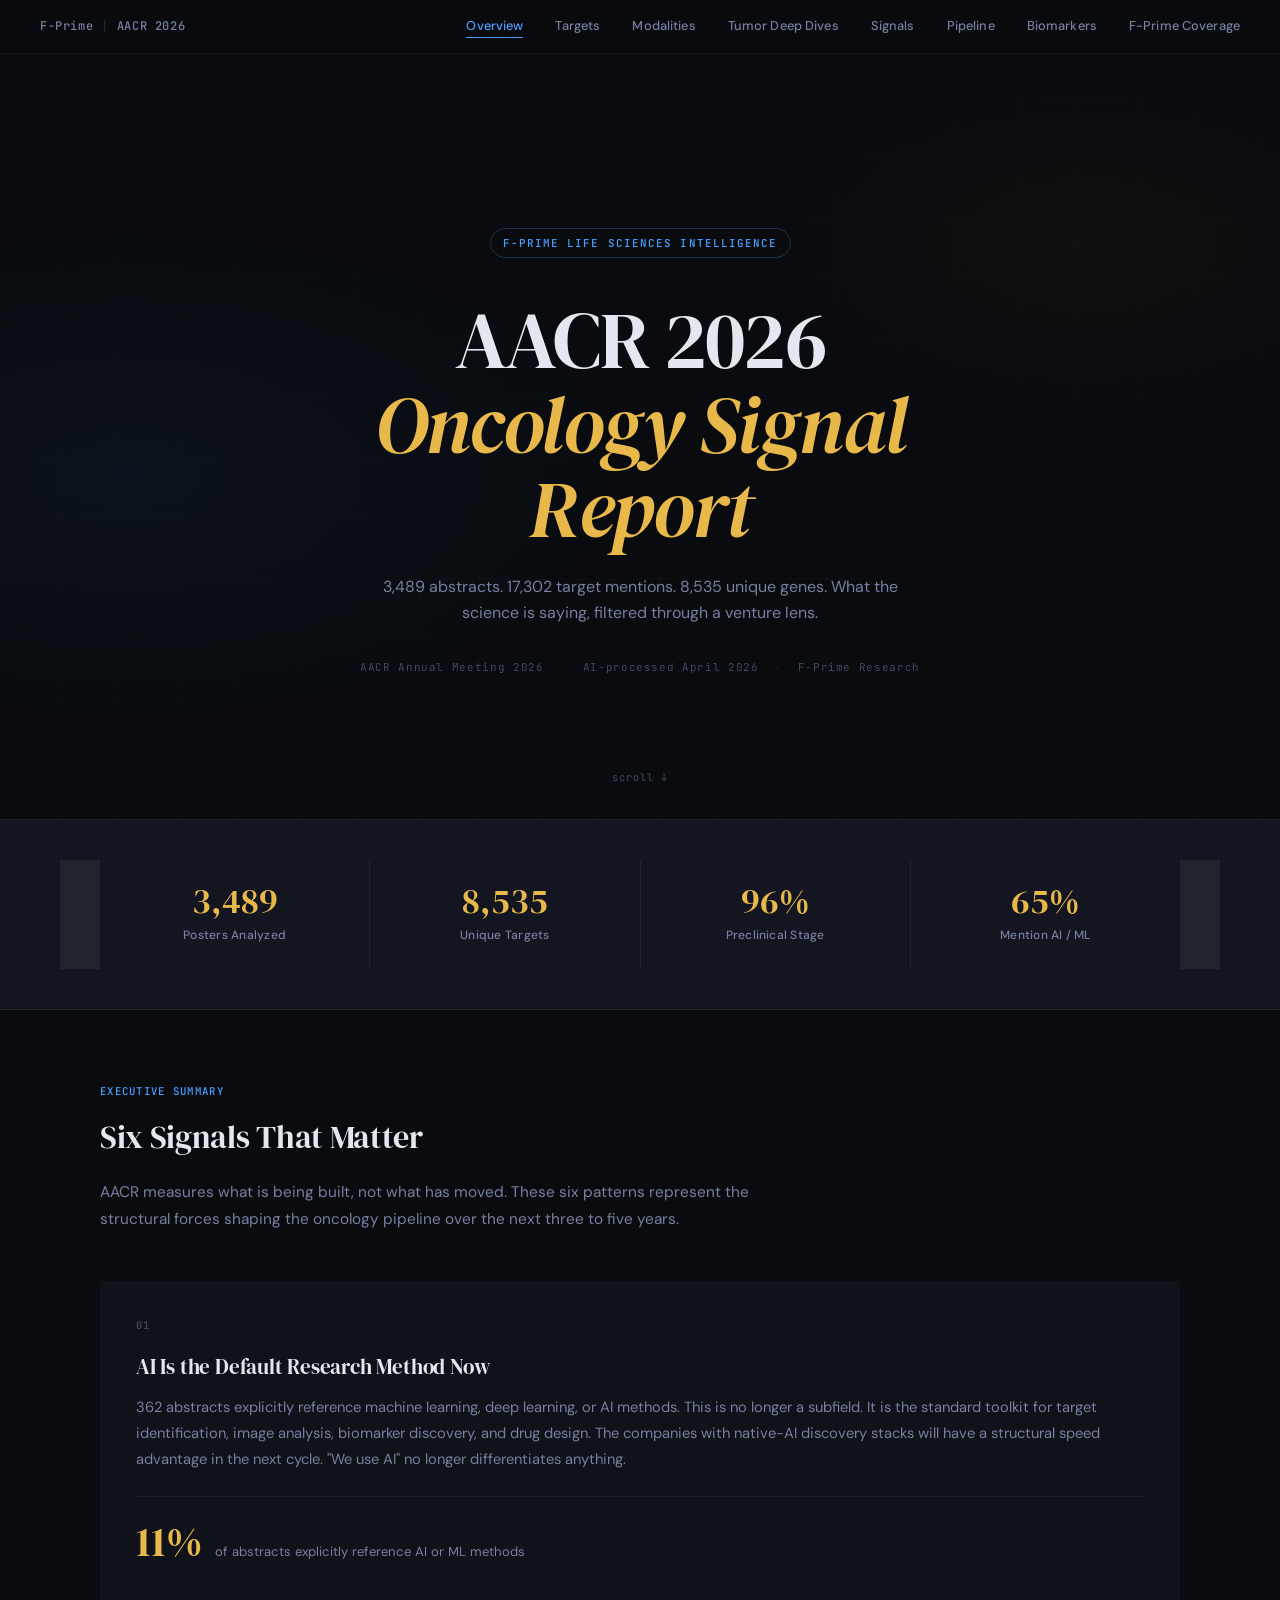
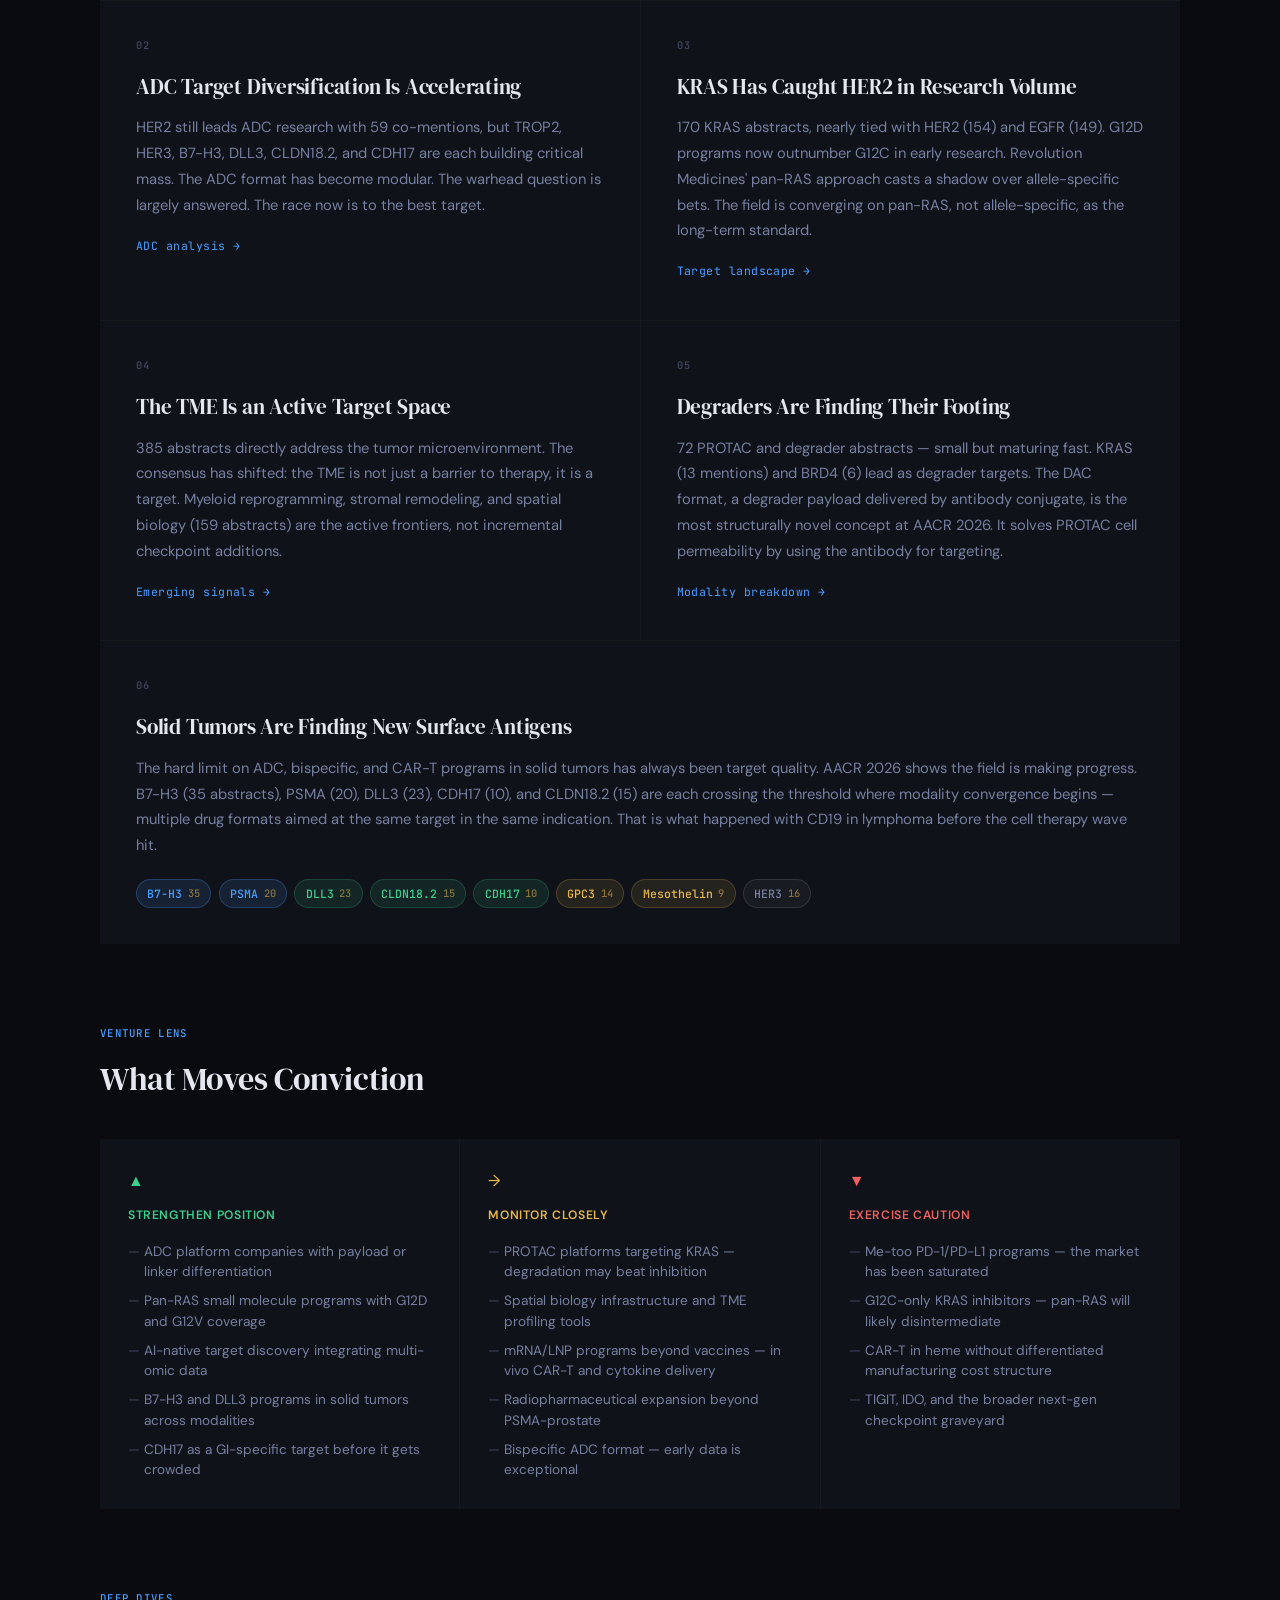
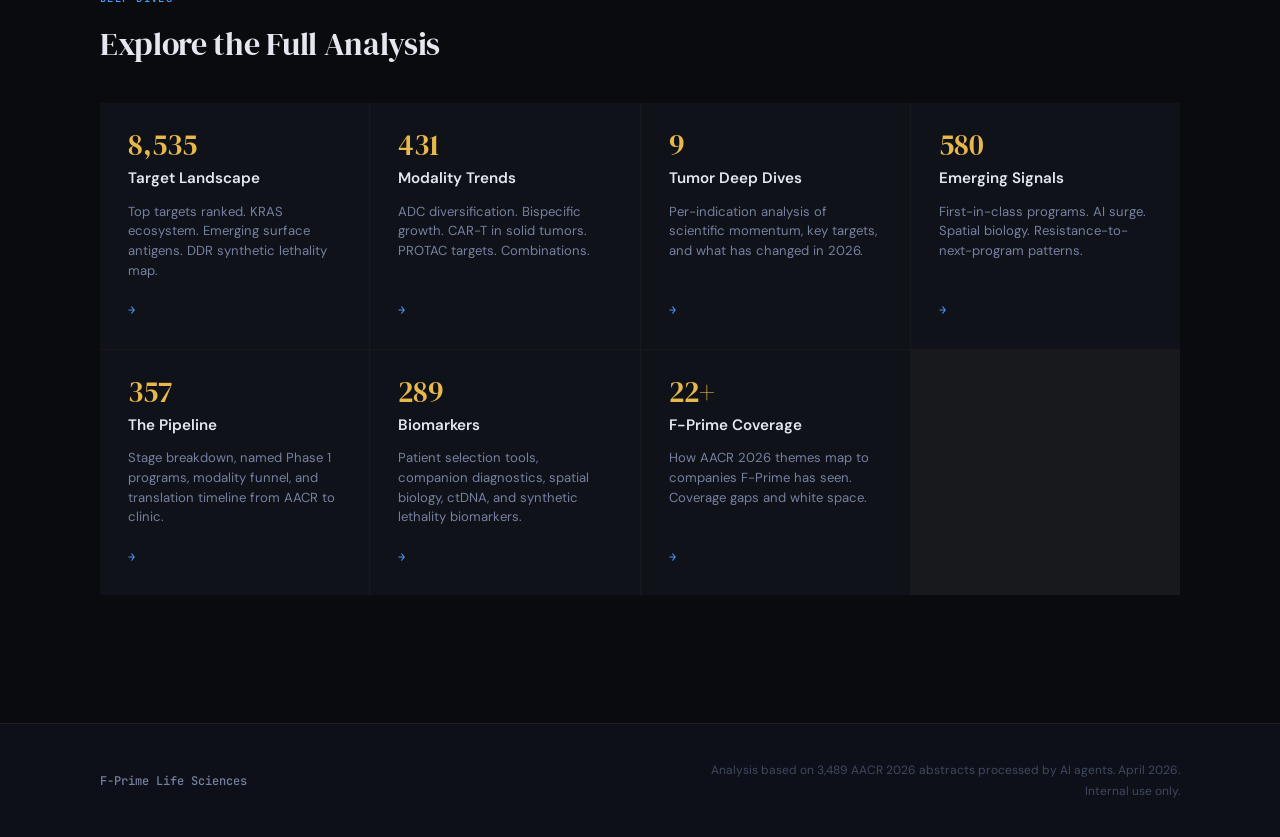
==== index.html @ 2bbb6e39 "fact check iter 1" ====
<!DOCTYPE html>
<html lang="en">
<head>
<meta charset="UTF-8">
<meta name="viewport" content="width=device-width, initial-scale=1.0">
<title>AACR 2026 — F-Prime Oncology Intelligence</title>
<link rel="preconnect" href="https://fonts.googleapis.com">
<link href="https://fonts.googleapis.com/css2?family=DM+Serif+Display:ital@0;1&family=DM+Sans:wght@300;400;500;600&family=JetBrains+Mono:wght@400;500&display=swap" rel="stylesheet">
<link rel="stylesheet" href="styles.css">
</head>
<body>

<nav class="nav">
  <div class="nav-brand">F-Prime<span class="nav-sep">|</span>AACR 2026</div>
  <div class="nav-links">
    <a href="index.html" class="active">Overview</a>
    <a href="targets.html">Targets</a>
    <a href="modalities.html">Modalities</a>
    <a href="tumors.html">Tumor Deep Dives</a>
    <a href="emerging.html">Signals</a>
    <a href="pipeline.html">Pipeline</a>
    <a href="biomarkers.html">Biomarkers</a>
    <a href="coverage.html">F-Prime Coverage</a>
  </div>
</nav>

<header class="hero">
  <div class="hero-bg"></div>
  <div class="hero-inner">
    <div class="hero-tag">F-Prime Life Sciences Intelligence</div>
    <h1 class="hero-title">AACR 2026<br><em>Oncology Signal Report</em></h1>
    <p class="hero-sub">3,489 abstracts. 17,302 target mentions. 8,535 unique genes. What the science is saying, filtered through a venture lens.</p>
    <div class="hero-meta">
      <span>AACR Annual Meeting 2026</span>
      <span class="dot">·</span>
      <span>AI-processed April 2026</span>
      <span class="dot">·</span>
      <span>F-Prime Research</span>
    </div>
  </div>
  <div class="hero-scroll">scroll ↓</div>
</header>

<section class="stats-bar">
  <div class="container">
    <div class="stat-item"><div class="stat-num">3,489</div><div class="stat-label">Posters Analyzed</div></div>
    <div class="stat-item"><div class="stat-num">8,535</div><div class="stat-label">Unique Targets</div></div>
    <div class="stat-item"><div class="stat-num">96%</div><div class="stat-label">Preclinical Stage</div></div>
    <div class="stat-item"><div class="stat-num">65%</div><div class="stat-label">Mention AI / ML</div></div>
  </div>
</section>

<main class="container main-content">

  <section class="findings-intro">
    <div class="section-label">Executive Summary</div>
    <h2 class="section-title">Six Signals That Matter</h2>
    <p class="section-prose">AACR measures what is being built, not what has moved. These six patterns represent the structural forces shaping the oncology pipeline over the next three to five years.</p>
  </section>

  <div class="findings-grid">

    <article class="finding-card finding-card--wide">
      <div class="finding-number">01</div>
      <div class="finding-content">
        <h3>AI Is the Default Research Method Now</h3>
        <p>362 abstracts explicitly reference machine learning, deep learning, or AI methods. This is no longer a subfield. It is the standard toolkit for target identification, image analysis, biomarker discovery, and drug design. The companies with native-AI discovery stacks will have a structural speed advantage in the next cycle. "We use AI" no longer differentiates anything.</p>
        <div class="finding-stat">
          <span class="fs-num">11%</span>
          <span class="fs-label">of abstracts explicitly reference AI or ML methods</span>
        </div>
      </div>
    </article>

    <article class="finding-card">
      <div class="finding-number">02</div>
      <div class="finding-content">
        <h3>ADC Target Diversification Is Accelerating</h3>
        <p>HER2 still leads ADC research with 59 co-mentions, but TROP2, HER3, B7-H3, DLL3, CLDN18.2, and CDH17 are each building critical mass. The ADC format has become modular. The warhead question is largely answered. The race now is to the best target.</p>
        <a href="modalities.html" class="finding-link">ADC analysis →</a>
      </div>
    </article>

    <article class="finding-card">
      <div class="finding-number">03</div>
      <div class="finding-content">
        <h3>KRAS Has Caught HER2 in Research Volume</h3>
        <p>170 KRAS abstracts, nearly tied with HER2 (154) and EGFR (149). G12D programs now outnumber G12C in early research. Revolution Medicines' pan-RAS approach casts a shadow over allele-specific bets. The field is converging on pan-RAS, not allele-specific, as the long-term standard.</p>
        <a href="targets.html" class="finding-link">Target landscape →</a>
      </div>
    </article>

    <article class="finding-card">
      <div class="finding-number">04</div>
      <div class="finding-content">
        <h3>The TME Is an Active Target Space</h3>
        <p>385 abstracts directly address the tumor microenvironment. The consensus has shifted: the TME is not just a barrier to therapy, it is a target. Myeloid reprogramming, stromal remodeling, and spatial biology (159 abstracts) are the active frontiers, not incremental checkpoint additions.</p>
        <a href="emerging.html" class="finding-link">Emerging signals →</a>
      </div>
    </article>

    <article class="finding-card">
      <div class="finding-number">05</div>
      <div class="finding-content">
        <h3>Degraders Are Finding Their Footing</h3>
        <p>72 PROTAC and degrader abstracts — small but maturing fast. KRAS (13 mentions) and BRD4 (6) lead as degrader targets. The DAC format, a degrader payload delivered by antibody conjugate, is the most structurally novel concept at AACR 2026. It solves PROTAC cell permeability by using the antibody for targeting.</p>
        <a href="modalities.html" class="finding-link">Modality breakdown →</a>
      </div>
    </article>

    <article class="finding-card finding-card--wide">
      <div class="finding-number">06</div>
      <div class="finding-content">
        <h3>Solid Tumors Are Finding New Surface Antigens</h3>
        <p>The hard limit on ADC, bispecific, and CAR-T programs in solid tumors has always been target quality. AACR 2026 shows the field is making progress. B7-H3 (35 abstracts), PSMA (20), DLL3 (23), CDH17 (10), and CLDN18.2 (15) are each crossing the threshold where modality convergence begins — multiple drug formats aimed at the same target in the same indication. That is what happened with CD19 in lymphoma before the cell therapy wave hit.</p>
        <div class="target-pills">
          <span class="pill pill--blue">B7-H3 <em>35</em></span>
          <span class="pill pill--blue">PSMA <em>20</em></span>
          <span class="pill pill--green">DLL3 <em>23</em></span>
          <span class="pill pill--green">CLDN18.2 <em>15</em></span>
          <span class="pill pill--green">CDH17 <em>10</em></span>
          <span class="pill pill--gold">GPC3 <em>14</em></span>
          <span class="pill pill--gold">Mesothelin <em>9</em></span>
          <span class="pill pill--dim">HER3 <em>16</em></span>
        </div>
      </div>
    </article>

  </div>

  <section class="vc-lens">
    <div class="section-label">Venture Lens</div>
    <h2 class="section-title">What Moves Conviction</h2>
    <div class="vc-grid">
      <div class="vc-item vc-item--green">
        <div class="vc-icon">▲</div>
        <h4>Strengthen Position</h4>
        <ul>
          <li>ADC platform companies with payload or linker differentiation</li>
          <li>Pan-RAS small molecule programs with G12D and G12V coverage</li>
          <li>AI-native target discovery integrating multi-omic data</li>
          <li>B7-H3 and DLL3 programs in solid tumors across modalities</li>
          <li>CDH17 as a GI-specific target before it gets crowded</li>
        </ul>
      </div>
      <div class="vc-item vc-item--yellow">
        <div class="vc-icon">→</div>
        <h4>Monitor Closely</h4>
        <ul>
          <li>PROTAC platforms targeting KRAS — degradation may beat inhibition</li>
          <li>Spatial biology infrastructure and TME profiling tools</li>
          <li>mRNA/LNP programs beyond vaccines — in vivo CAR-T and cytokine delivery</li>
          <li>Radiopharmaceutical expansion beyond PSMA-prostate</li>
          <li>Bispecific ADC format — early data is exceptional</li>
        </ul>
      </div>
      <div class="vc-item vc-item--red">
        <div class="vc-icon">▼</div>
        <h4>Exercise Caution</h4>
        <ul>
          <li>Me-too PD-1/PD-L1 programs — the market has been saturated</li>
          <li>G12C-only KRAS inhibitors — pan-RAS will likely disintermediate</li>
          <li>CAR-T in heme without differentiated manufacturing cost structure</li>
          <li>TIGIT, IDO, and the broader next-gen checkpoint graveyard</li>
        </ul>
      </div>
    </div>
  </section>

  <section class="explore-pages">
    <div class="section-label">Deep Dives</div>
    <h2 class="section-title">Explore the Full Analysis</h2>
    <div class="page-cards">
      <a href="targets.html" class="page-card">
        <div class="pc-num">8,535</div>
        <div class="pc-title">Target Landscape</div>
        <div class="pc-desc">Top targets ranked. KRAS ecosystem. Emerging surface antigens. DDR synthetic lethality map.</div>
        <div class="pc-arrow">→</div>
      </a>
      <a href="modalities.html" class="page-card">
        <div class="pc-num">431</div>
        <div class="pc-title">Modality Trends</div>
        <div class="pc-desc">ADC diversification. Bispecific growth. CAR-T in solid tumors. PROTAC targets. Combinations.</div>
        <div class="pc-arrow">→</div>
      </a>
      <a href="tumors.html" class="page-card">
        <div class="pc-num">9</div>
        <div class="pc-title">Tumor Deep Dives</div>
        <div class="pc-desc">Per-indication analysis of scientific momentum, key targets, and what has changed in 2026.</div>
        <div class="pc-arrow">→</div>
      </a>
      <a href="emerging.html" class="page-card">
        <div class="pc-num">580</div>
        <div class="pc-title">Emerging Signals</div>
        <div class="pc-desc">First-in-class programs. AI surge. Spatial biology. Resistance-to-next-program patterns.</div>
        <div class="pc-arrow">→</div>
      </a>
      <a href="pipeline.html" class="page-card">
        <div class="pc-num">357</div>
        <div class="pc-title">The Pipeline</div>
        <div class="pc-desc">Stage breakdown, named Phase 1 programs, modality funnel, and translation timeline from AACR to clinic.</div>
        <div class="pc-arrow">→</div>
      </a>
      <a href="biomarkers.html" class="page-card">
        <div class="pc-num">289</div>
        <div class="pc-title">Biomarkers</div>
        <div class="pc-desc">Patient selection tools, companion diagnostics, spatial biology, ctDNA, and synthetic lethality biomarkers.</div>
        <div class="pc-arrow">→</div>
      </a>
      <a href="coverage.html" class="page-card">
        <div class="pc-num">22+</div>
        <div class="pc-title">F-Prime Coverage</div>
        <div class="pc-desc">How AACR 2026 themes map to companies F-Prime has seen. Coverage gaps and white space.</div>
        <div class="pc-arrow">→</div>
      </a>
    </div>
  </section>

</main>

<footer class="footer">
  <div class="container">
    <div class="footer-brand">F-Prime Life Sciences</div>
    <div class="footer-note">Analysis based on 3,489 AACR 2026 abstracts processed by AI agents. April 2026. Internal use only.</div>
  </div>
</footer>
</body>
</html>
---- styles.css ----
/* ============================================
   AACR 2026 — F-Prime Intelligence Report
   v2 — refined editorial dark
   ============================================ */

:root {
  --bg: #090b0f;
  --bg-2: #0d1018;
  --bg-3: #131620;
  --bg-card: #0f1219;
  --border: rgba(255,255,255,0.06);
  --border-hi: rgba(255,255,255,0.11);

  --text: #e4e7f0;
  --text-muted: #7680a0;
  --text-dim: #404860;

  --blue: #4a9eff;
  --blue-dim: rgba(74,158,255,0.12);
  --gold: #e8b84b;
  --gold-dim: rgba(232,184,75,0.1);
  --green: #3ecf8e;
  --green-dim: rgba(62,207,142,0.1);
  --red: #f06060;
  --red-dim: rgba(240,96,96,0.1);

  --font-display: 'DM Serif Display', serif;
  --font-body: 'DM Sans', sans-serif;
  --font-mono: 'JetBrains Mono', monospace;

  --r: 6px;
  --r-lg: 12px;
}

* { margin: 0; padding: 0; box-sizing: border-box; }
html { scroll-behavior: smooth; }

body {
  background: var(--bg);
  color: var(--text);
  font-family: var(--font-body);
  font-size: 15px;
  line-height: 1.7;
  -webkit-font-smoothing: antialiased;
}

a { color: inherit; text-decoration: none; }

/* NAV */
.nav {
  position: sticky; top: 0; z-index: 100;
  background: rgba(9,11,15,0.94);
  backdrop-filter: blur(16px);
  border-bottom: 1px solid var(--border);
  display: flex; align-items: center; justify-content: space-between;
  padding: 0 2.5rem; height: 54px;
}
.nav-brand {
  font-family: var(--font-mono); font-size: 0.75rem;
  font-weight: 500; letter-spacing: 0.05em; color: var(--text-muted);
}
.nav-sep { margin: 0 0.5rem; opacity: 0.25; }
.nav-links { display: flex; gap: 2rem; }
.nav-links a {
  font-size: 0.8rem; font-weight: 500; color: var(--text-muted);
  letter-spacing: 0.01em; transition: color 0.15s;
}
.nav-links a:hover { color: var(--text); }
.nav-links a.active { color: var(--blue); border-bottom: 1px solid var(--blue); padding-bottom: 1px; }

/* HERO */
.hero {
  position: relative; min-height: 85vh;
  display: flex; flex-direction: column; justify-content: center;
  padding: 7rem 2.5rem 5rem; overflow: hidden;
}
.hero-bg {
  position: absolute; inset: 0; pointer-events: none;
  background:
    radial-gradient(ellipse 60% 50% at 10% 55%, rgba(74,158,255,0.05) 0%, transparent 65%),
    radial-gradient(ellipse 40% 35% at 85% 25%, rgba(232,184,75,0.03) 0%, transparent 65%),
    repeating-linear-gradient(0deg, transparent, transparent 59px, rgba(255,255,255,0.012) 59px, rgba(255,255,255,0.012) 60px),
    repeating-linear-gradient(90deg, transparent, transparent 59px, rgba(255,255,255,0.008) 59px, rgba(255,255,255,0.008) 60px);
}
.hero-inner { max-width: 760px; margin: 0 auto; text-align: center; position: relative; z-index: 1; }
.hero-tag {
  display: inline-block; font-family: var(--font-mono); font-size: 0.68rem;
  font-weight: 500; letter-spacing: 0.1em; text-transform: uppercase;
  color: var(--blue); border: 1px solid rgba(74,158,255,0.25);
  padding: 0.28rem 0.75rem; border-radius: 2rem; margin-bottom: 2.5rem;
}
.hero-title {
  font-family: var(--font-display); font-size: clamp(2.8rem, 6.5vw, 5rem);
  line-height: 1.05; font-weight: 400; letter-spacing: -0.02em; margin-bottom: 1.5rem;
}
.hero-title em { font-style: italic; color: var(--gold); }
.hero-sub {
  font-size: 1rem; color: var(--text-muted); max-width: 520px;
  margin: 0 auto 2rem; line-height: 1.65;
}
.hero-meta { font-family: var(--font-mono); font-size: 0.68rem; color: var(--text-dim); letter-spacing: 0.06em; }
.dot { margin: 0 0.5rem; opacity: 0.35; }
.hero-scroll {
  position: absolute; bottom: 2rem; left: 50%; transform: translateX(-50%);
  font-family: var(--font-mono); font-size: 0.65rem; color: var(--text-dim);
  letter-spacing: 0.1em; animation: bob 2.4s ease-in-out infinite;
}
@keyframes bob {
  0%,100% { opacity:0.35; transform:translateX(-50%) translateY(0); }
  50% { opacity:0.7; transform:translateX(-50%) translateY(5px); }
}

/* STAT BAR */
.stats-bar {
  background: var(--bg-3); border-top: 1px solid var(--border);
  border-bottom: 1px solid var(--border); padding: 2.5rem 0;
}
.stats-bar .container {
  display: grid; grid-template-columns: repeat(4, 1fr);
  gap: 1px; background: var(--border);
}
.stat-item { background: var(--bg-3); padding: 1.5rem 2rem; text-align: center; }
.stat-num { font-family: var(--font-display); font-size: 2.2rem; color: var(--gold); line-height: 1; margin-bottom: 0.35rem; }
.stat-label { font-size: 0.75rem; color: var(--text-muted); font-weight: 500; letter-spacing: 0.02em; }

/* LAYOUT */
.container { max-width: 1160px; margin: 0 auto; padding: 0 2.5rem; }
.main-content { padding-top: 4.5rem; padding-bottom: 5rem; }

/* LABELS + HEADINGS */
.section-label {
  font-family: var(--font-mono); font-size: 0.67rem; font-weight: 500;
  letter-spacing: 0.12em; text-transform: uppercase; color: var(--blue); margin-bottom: 0.6rem;
}
.section-title {
  font-family: var(--font-display); font-size: 2rem; font-weight: 400;
  letter-spacing: -0.01em; margin-bottom: 0.9rem;
}
.section-prose { font-size: 0.96rem; color: var(--text-muted); max-width: 660px; margin-bottom: 3rem; line-height: 1.75; }

/* FINDINGS GRID */
.findings-intro { margin-bottom: 2.5rem; }
.findings-grid {
  display: grid; grid-template-columns: 1fr 1fr;
  gap: 1px; background: var(--border); margin-bottom: 5rem;
}
.finding-card {
  background: var(--bg-card); padding: 2.25rem;
  position: relative; transition: background 0.2s;
}
.finding-card:hover { background: var(--bg-3); }
.finding-card--wide { grid-column: 1 / -1; }
.finding-number {
  font-family: var(--font-mono); font-size: 0.65rem; font-weight: 500;
  color: var(--text-dim); letter-spacing: 0.1em; margin-bottom: 0.9rem;
}
.finding-content h3 {
  font-family: var(--font-display); font-size: 1.3rem; font-weight: 400;
  margin-bottom: 0.7rem; letter-spacing: -0.01em;
}
.finding-content p { font-size: 0.92rem; color: var(--text-muted); line-height: 1.75; margin-bottom: 0.9rem; }
.finding-content strong { color: var(--text); font-weight: 600; }
.finding-content em { font-style: italic; color: var(--gold); }
.finding-link {
  font-family: var(--font-mono); font-size: 0.72rem; color: var(--blue);
  letter-spacing: 0.04em; transition: opacity 0.2s;
}
.finding-link:hover { opacity: 0.65; }
.finding-stat {
  margin-top: 1.5rem; padding-top: 1.5rem; border-top: 1px solid var(--border);
  display: flex; align-items: baseline; gap: 0.75rem;
}
.fs-num { font-family: var(--font-display); font-size: 2.6rem; color: var(--gold); line-height: 1; }
.fs-label { font-size: 0.82rem; color: var(--text-muted); }

/* PILLS */
.target-pills { display: flex; flex-wrap: wrap; gap: 0.45rem; margin-top: 1.25rem; }
.pill {
  display: inline-flex; align-items: center; gap: 0.35rem;
  padding: 0.25rem 0.65rem; border-radius: 2rem;
  font-family: var(--font-mono); font-size: 0.72rem; font-weight: 500;
}
.pill em { font-style: normal; opacity: 0.55; font-size: 0.65rem; }
.pill--blue { background: var(--blue-dim); border: 1px solid rgba(74,158,255,0.25); color: var(--blue); }
.pill--green { background: var(--green-dim); border: 1px solid rgba(62,207,142,0.2); color: var(--green); }
.pill--gold { background: var(--gold-dim); border: 1px solid rgba(232,184,75,0.2); color: var(--gold); }
.pill--dim { background: rgba(255,255,255,0.04); border: 1px solid var(--border-hi); color: var(--text-muted); }

/* VC LENS */
.vc-lens { margin-bottom: 5rem; }
.vc-grid { display: grid; grid-template-columns: repeat(3, 1fr); gap: 1px; background: var(--border); margin-top: 2rem; }
.vc-item { background: var(--bg-card); padding: 1.75rem; }
.vc-icon { font-size: 1rem; margin-bottom: 0.7rem; }
.vc-item--green .vc-icon { color: var(--green); }
.vc-item--yellow .vc-icon { color: var(--gold); }
.vc-item--red .vc-icon { color: var(--red); }
.vc-item h4 {
  font-family: var(--font-body); font-size: 0.76rem; font-weight: 600;
  letter-spacing: 0.05em; text-transform: uppercase; margin-bottom: 1rem;
}
.vc-item--green h4 { color: var(--green); }
.vc-item--yellow h4 { color: var(--gold); }
.vc-item--red h4 { color: var(--red); }
.vc-item ul { list-style: none; display: flex; flex-direction: column; gap: 0.55rem; }
.vc-item li {
  font-size: 0.85rem; color: var(--text-muted); padding-left: 1rem;
  position: relative; line-height: 1.5;
}
.vc-item li::before { content: '—'; position: absolute; left: 0; color: var(--text-dim); }

/* PAGE CARDS */
.explore-pages { margin-bottom: 3rem; }
.page-cards {
  display: grid; grid-template-columns: repeat(4, 1fr);
  gap: 1px; background: var(--border); margin-top: 2rem;
}
.page-card {
  background: var(--bg-card); padding: 1.75rem;
  display: flex; flex-direction: column; transition: background 0.2s;
  position: relative; overflow: hidden;
}
.page-card::after {
  content: ''; position: absolute; top: 0; left: 0; right: 0; height: 2px;
  background: var(--blue); transform: scaleX(0); transform-origin: left; transition: transform 0.3s;
}
.page-card:hover { background: var(--bg-3); }
.page-card:hover::after { transform: scaleX(1); }
.pc-num { font-family: var(--font-display); font-size: 1.8rem; color: var(--gold); margin-bottom: 0.4rem; line-height: 1; }
.pc-title { font-weight: 600; font-size: 0.95rem; margin-bottom: 0.6rem; }
.pc-desc { font-size: 0.82rem; color: var(--text-muted); flex: 1; line-height: 1.5; }
.pc-arrow { margin-top: 1.25rem; color: var(--blue); font-family: var(--font-mono); font-size: 0.75rem; }

/* PAGE HEADER */
.page-header { padding: 3.5rem 0 2.5rem; border-bottom: 1px solid var(--border); margin-bottom: 3.5rem; }
.page-tag { font-family: var(--font-mono); font-size: 0.67rem; color: var(--blue); letter-spacing: 0.1em; text-transform: uppercase; margin-bottom: 0.6rem; }
.page-header h1 { font-family: var(--font-display); font-size: clamp(1.8rem, 3.5vw, 2.8rem); font-weight: 400; margin-bottom: 0.6rem; }
.page-header p { color: var(--text-muted); max-width: 580px; font-size: 0.96rem; line-height: 1.65; }

/* DATA TABLE */
.data-table-wrap { overflow-x: auto; margin: 2rem 0; }
.data-table { width: 100%; border-collapse: collapse; font-size: 0.875rem; }
.data-table th {
  font-family: var(--font-mono); font-size: 0.64rem; font-weight: 500;
  letter-spacing: 0.08em; text-transform: uppercase; color: var(--text-dim);
  text-align: left; padding: 0.7rem 1rem; border-bottom: 1px solid var(--border-hi);
}
.data-table td { padding: 0.65rem 1rem; border-bottom: 1px solid var(--border); color: var(--text-muted); vertical-align: top; }
.data-table td:first-child { color: var(--text); font-weight: 500; }
.data-table tr:hover td { background: rgba(255,255,255,0.018); }

/* BARS */
.bar-row { display: flex; align-items: center; gap: 0.9rem; margin-bottom: 0.5rem; }
.bar-label { width: 148px; font-size: 0.82rem; color: var(--text-muted); flex-shrink: 0; text-align: right; }
.bar-track { flex: 1; height: 7px; background: rgba(255,255,255,0.04); border-radius: 4px; overflow: hidden; }
.bar-fill { height: 100%; border-radius: 4px; background: var(--blue); }
.bar-fill--gold { background: var(--gold); }
.bar-fill--green { background: var(--green); }
.bar-fill--dim { background: var(--text-dim); }
.bar-value { width: 36px; font-family: var(--font-mono); font-size: 0.72rem; color: var(--text-muted); }

/* CONTENT */
.content-section { margin-bottom: 4rem; padding-bottom: 4rem; border-bottom: 1px solid var(--border); }
.content-section:last-child { border-bottom: none; }
.two-col { display: grid; grid-template-columns: 1fr 1fr; gap: 3rem; align-items: start; }
.prose { font-size: 0.92rem; color: var(--text-muted); line-height: 1.78; }
.prose strong { color: var(--text); font-weight: 600; }
.prose em { color: var(--gold); font-style: italic; }
.prose p { margin-bottom: 1rem; }
.prose p:last-child { margin-bottom: 0; }

.callout {
  background: var(--bg-3); border: 1px solid var(--border-hi);
  border-left: 2px solid var(--blue);
  padding: 1.1rem 1.35rem; border-radius: 0 var(--r) var(--r) 0; margin: 1.5rem 0;
}
.callout-gold { border-left-color: var(--gold); }
.callout-green { border-left-color: var(--green); }
.callout p { font-size: 0.875rem; color: var(--text-muted); line-height: 1.65; }
.callout strong { color: var(--text); }

/* CHART BOX */
.chart-grid { display: grid; grid-template-columns: repeat(2, 1fr); gap: 1.5rem; margin-top: 2rem; }
.chart-box {
  background: var(--bg-card); border: 1px solid var(--border);
  border-radius: var(--r); padding: 1.35rem;
}
.chart-title {
  font-family: var(--font-mono); font-size: 0.67rem; color: var(--text-dim);
  letter-spacing: 0.08em; text-transform: uppercase; margin-bottom: 1.1rem;
}

/* TARGET / CARD GRID */
.target-grid {
  display: grid; grid-template-columns: repeat(3, 1fr);
  gap: 1px; background: var(--border); margin-top: 2rem;
}
.target-card { background: var(--bg-card); padding: 1.35rem; transition: background 0.2s; }
.target-card:hover { background: var(--bg-3); }
.tc-name { font-family: var(--font-display); font-size: 1.2rem; margin-bottom: 0.25rem; }
.tc-count { font-family: var(--font-mono); font-size: 0.68rem; color: var(--text-dim); margin-bottom: 0.65rem; }
.tc-count span { color: var(--gold); font-size: 0.9rem; }
.tc-desc { font-size: 0.8rem; color: var(--text-muted); line-height: 1.55; }
.tc-badge {
  display: inline-block; margin-top: 0.65rem;
  font-family: var(--font-mono); font-size: 0.62rem;
  padding: 0.18rem 0.45rem; border-radius: 2px; letter-spacing: 0.06em;
}
.badge--blue { background: var(--blue-dim); color: var(--blue); }
.badge--green { background: var(--green-dim); color: var(--green); }
.badge--gold { background: var(--gold-dim); color: var(--gold); }
.badge--dim { background: rgba(255,255,255,0.04); color: var(--text-dim); }

/* COMPANY CARDS (new) */
.company-grid {
  display: grid; grid-template-columns: repeat(3, 1fr);
  gap: 1px; background: var(--border); margin-top: 2rem;
}
.company-card { background: var(--bg-card); padding: 1.35rem; transition: background 0.2s; }
.company-card:hover { background: var(--bg-3); }
.cc-name { font-weight: 600; font-size: 0.95rem; margin-bottom: 0.2rem; }
.cc-meta { font-family: var(--font-mono); font-size: 0.66rem; color: var(--text-dim); margin-bottom: 0.6rem; letter-spacing: 0.04em; }
.cc-desc { font-size: 0.8rem; color: var(--text-muted); line-height: 1.55; }
.cc-tag {
  display: inline-block; margin-top: 0.6rem;
  font-family: var(--font-mono); font-size: 0.61rem;
  padding: 0.16rem 0.4rem; border-radius: 2px; letter-spacing: 0.05em;
}

/* DEEP DIVE TUMOR */
.tumor-card {
  background: var(--bg-card); border: 1px solid var(--border);
  border-radius: var(--r); padding: 2rem; margin-bottom: 1.5rem;
}
.tumor-header { display: flex; align-items: baseline; gap: 1rem; margin-bottom: 1rem; }
.tumor-name { font-family: var(--font-display); font-size: 1.5rem; font-weight: 400; }
.tumor-count { font-family: var(--font-mono); font-size: 0.7rem; color: var(--text-dim); }
.tumor-status { margin-left: auto; font-family: var(--font-mono); font-size: 0.66rem; padding: 0.2rem 0.5rem; border-radius: 2px; }
.status-hot { background: var(--blue-dim); color: var(--blue); }
.status-rising { background: var(--green-dim); color: var(--green); }
.status-stuck { background: var(--red-dim); color: var(--red); }
.status-watch { background: var(--gold-dim); color: var(--gold); }
.tumor-body { display: grid; grid-template-columns: 2fr 1fr; gap: 2rem; }
.tumor-prose { font-size: 0.88rem; color: var(--text-muted); line-height: 1.72; }
.tumor-stats { display: flex; flex-direction: column; gap: 0.6rem; }
.tstat { display: flex; justify-content: space-between; font-size: 0.82rem; padding: 0.4rem 0; border-bottom: 1px solid var(--border); }
.tstat-label { color: var(--text-dim); }
.tstat-val { color: var(--text); font-weight: 500; }

/* FOOTER */
.footer { border-top: 1px solid var(--border); padding: 2.25rem 0; background: var(--bg-2); }
.footer .container { display: flex; justify-content: space-between; align-items: center; }
.footer-brand { font-family: var(--font-mono); font-size: 0.75rem; font-weight: 500; color: var(--text-muted); }
.footer-note { font-size: 0.75rem; color: var(--text-dim); max-width: 480px; text-align: right; }

/* RESPONSIVE */
@media (max-width: 960px) {
  .stats-bar .container { grid-template-columns: repeat(2, 1fr); }
  .findings-grid, .vc-grid, .target-grid, .company-grid { grid-template-columns: 1fr; }
  .finding-card--wide { grid-column: 1; }
  .page-cards { grid-template-columns: repeat(2, 1fr); }
  .two-col, .tumor-body { grid-template-columns: 1fr; }
  .chart-grid { grid-template-columns: 1fr; }
}
@media (max-width: 600px) {
  .nav-links { display: none; }
  .page-cards { grid-template-columns: 1fr; }
  .bar-label { width: 100px; font-size: 0.75rem; }
}
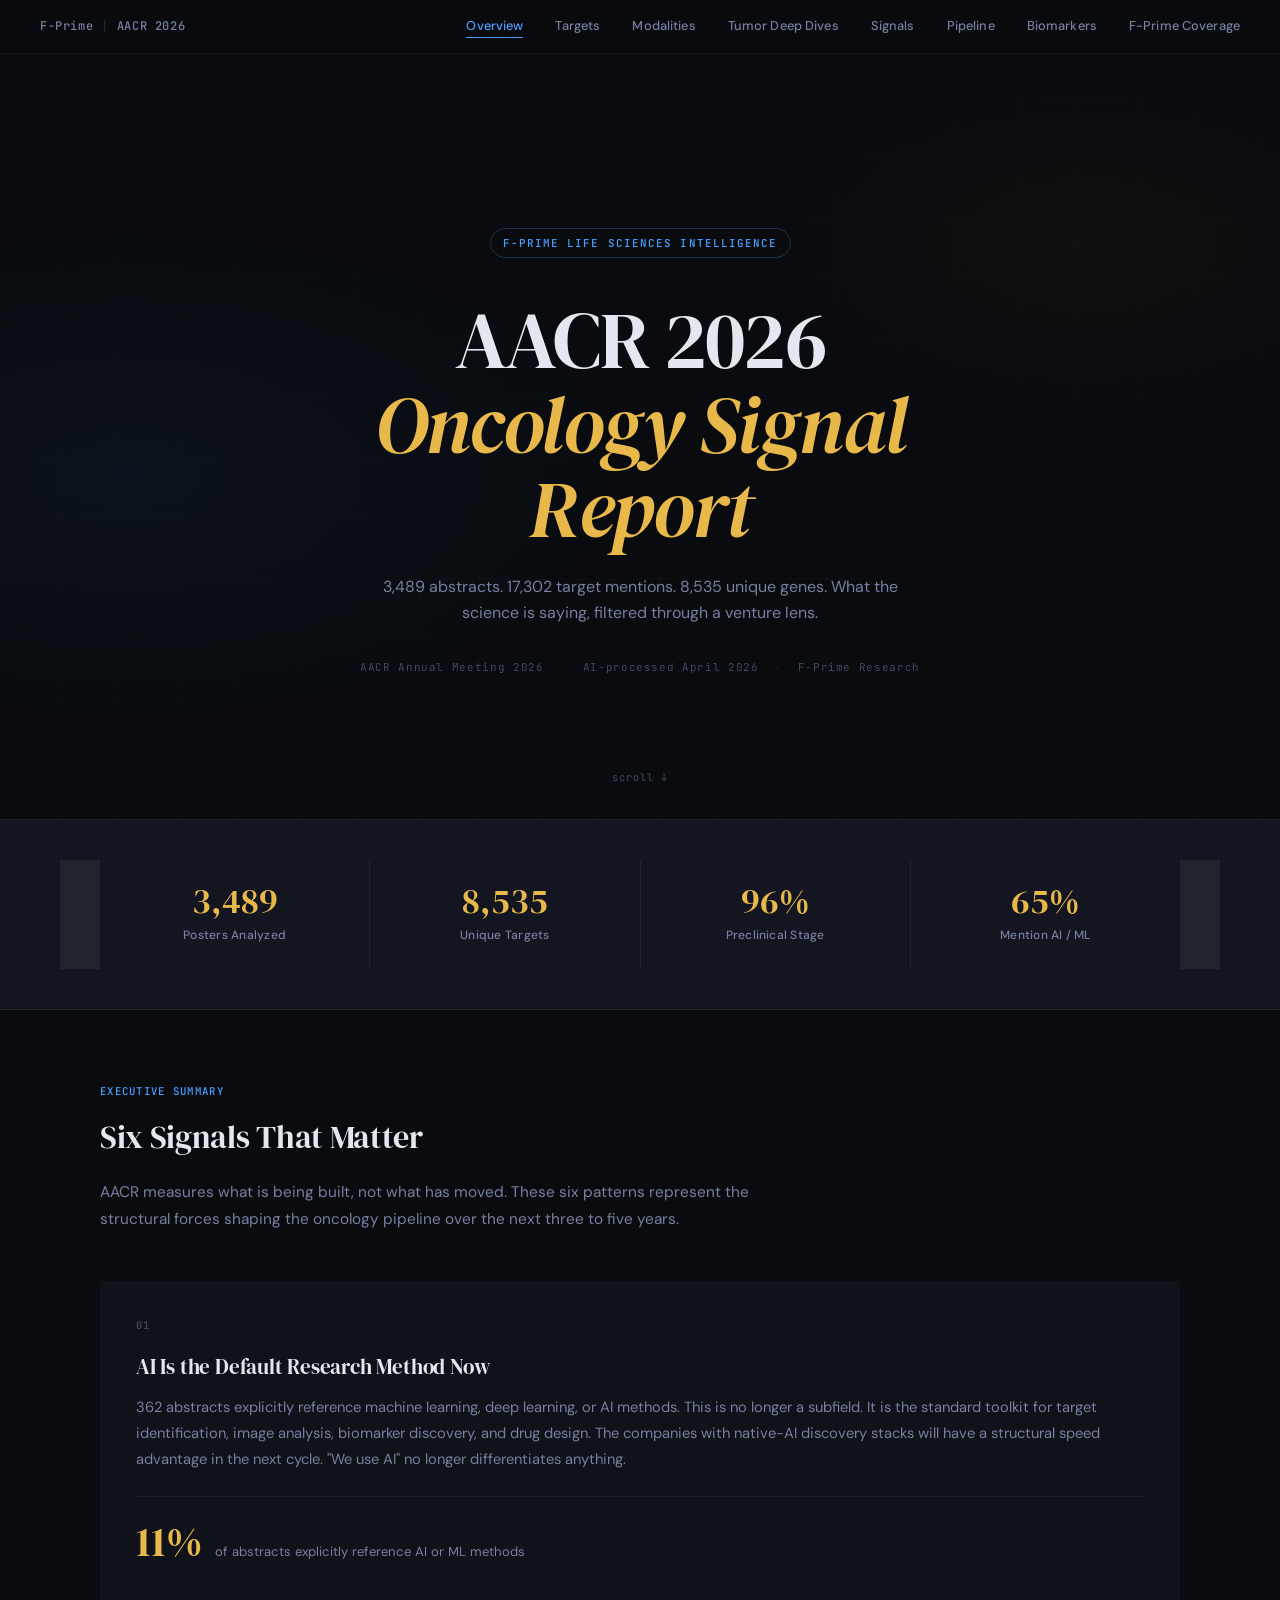
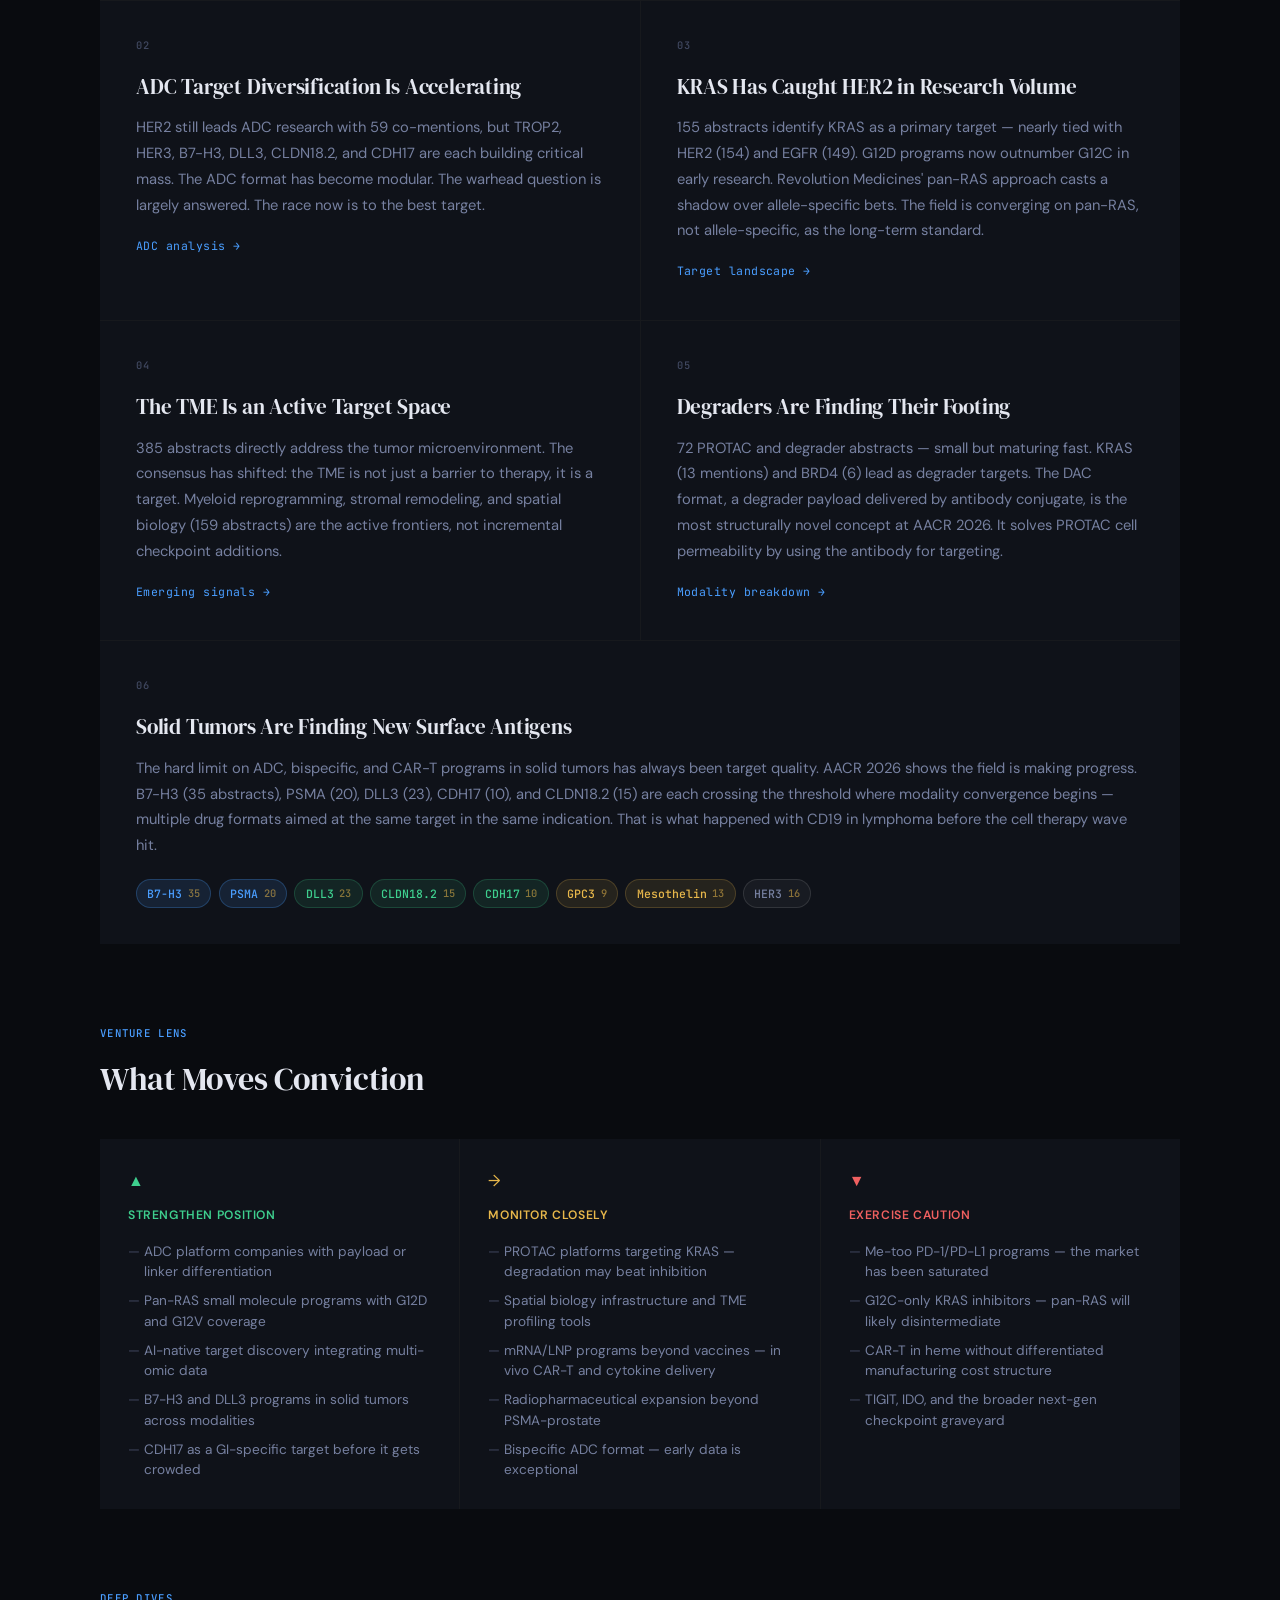
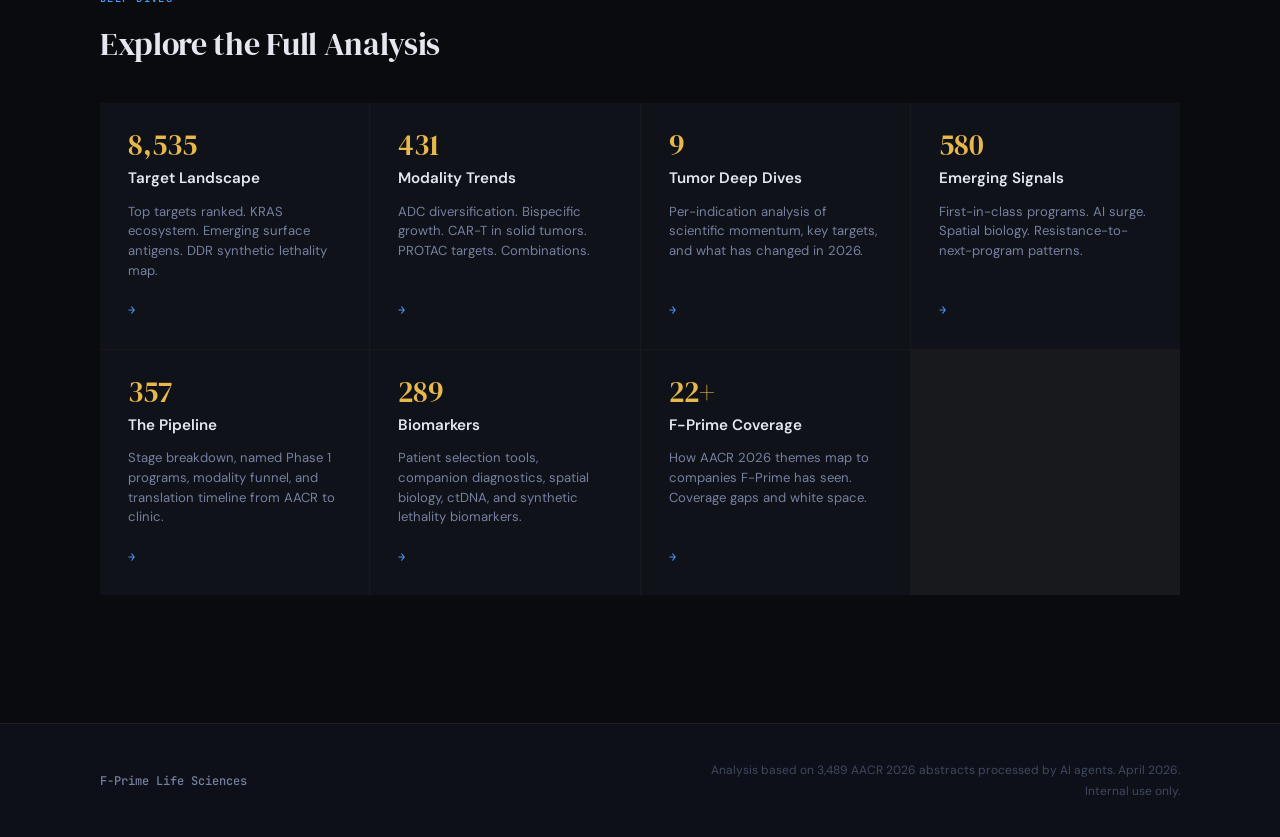
==== commit 86562b10: "fact check iter 2" ====
--- a/index.html
+++ b/index.html
@@ -85,7 +85,7 @@
       <div class="finding-number">03</div>
       <div class="finding-content">
         <h3>KRAS Has Caught HER2 in Research Volume</h3>
-        <p>170 KRAS abstracts, nearly tied with HER2 (154) and EGFR (149). G12D programs now outnumber G12C in early research. Revolution Medicines' pan-RAS approach casts a shadow over allele-specific bets. The field is converging on pan-RAS, not allele-specific, as the long-term standard.</p>
+        <p>155 abstracts identify KRAS as a primary target — nearly tied with HER2 (154) and EGFR (149). G12D programs now outnumber G12C in early research. Revolution Medicines' pan-RAS approach casts a shadow over allele-specific bets. The field is converging on pan-RAS, not allele-specific, as the long-term standard.</p>
         <a href="targets.html" class="finding-link">Target landscape →</a>
       </div>
     </article>
@@ -119,8 +119,8 @@
           <span class="pill pill--green">DLL3 <em>23</em></span>
           <span class="pill pill--green">CLDN18.2 <em>15</em></span>
           <span class="pill pill--green">CDH17 <em>10</em></span>
-          <span class="pill pill--gold">GPC3 <em>14</em></span>
-          <span class="pill pill--gold">Mesothelin <em>9</em></span>
+          <span class="pill pill--gold">GPC3 <em>9</em></span>
+          <span class="pill pill--gold">Mesothelin <em>13</em></span>
           <span class="pill pill--dim">HER3 <em>16</em></span>
         </div>
       </div>
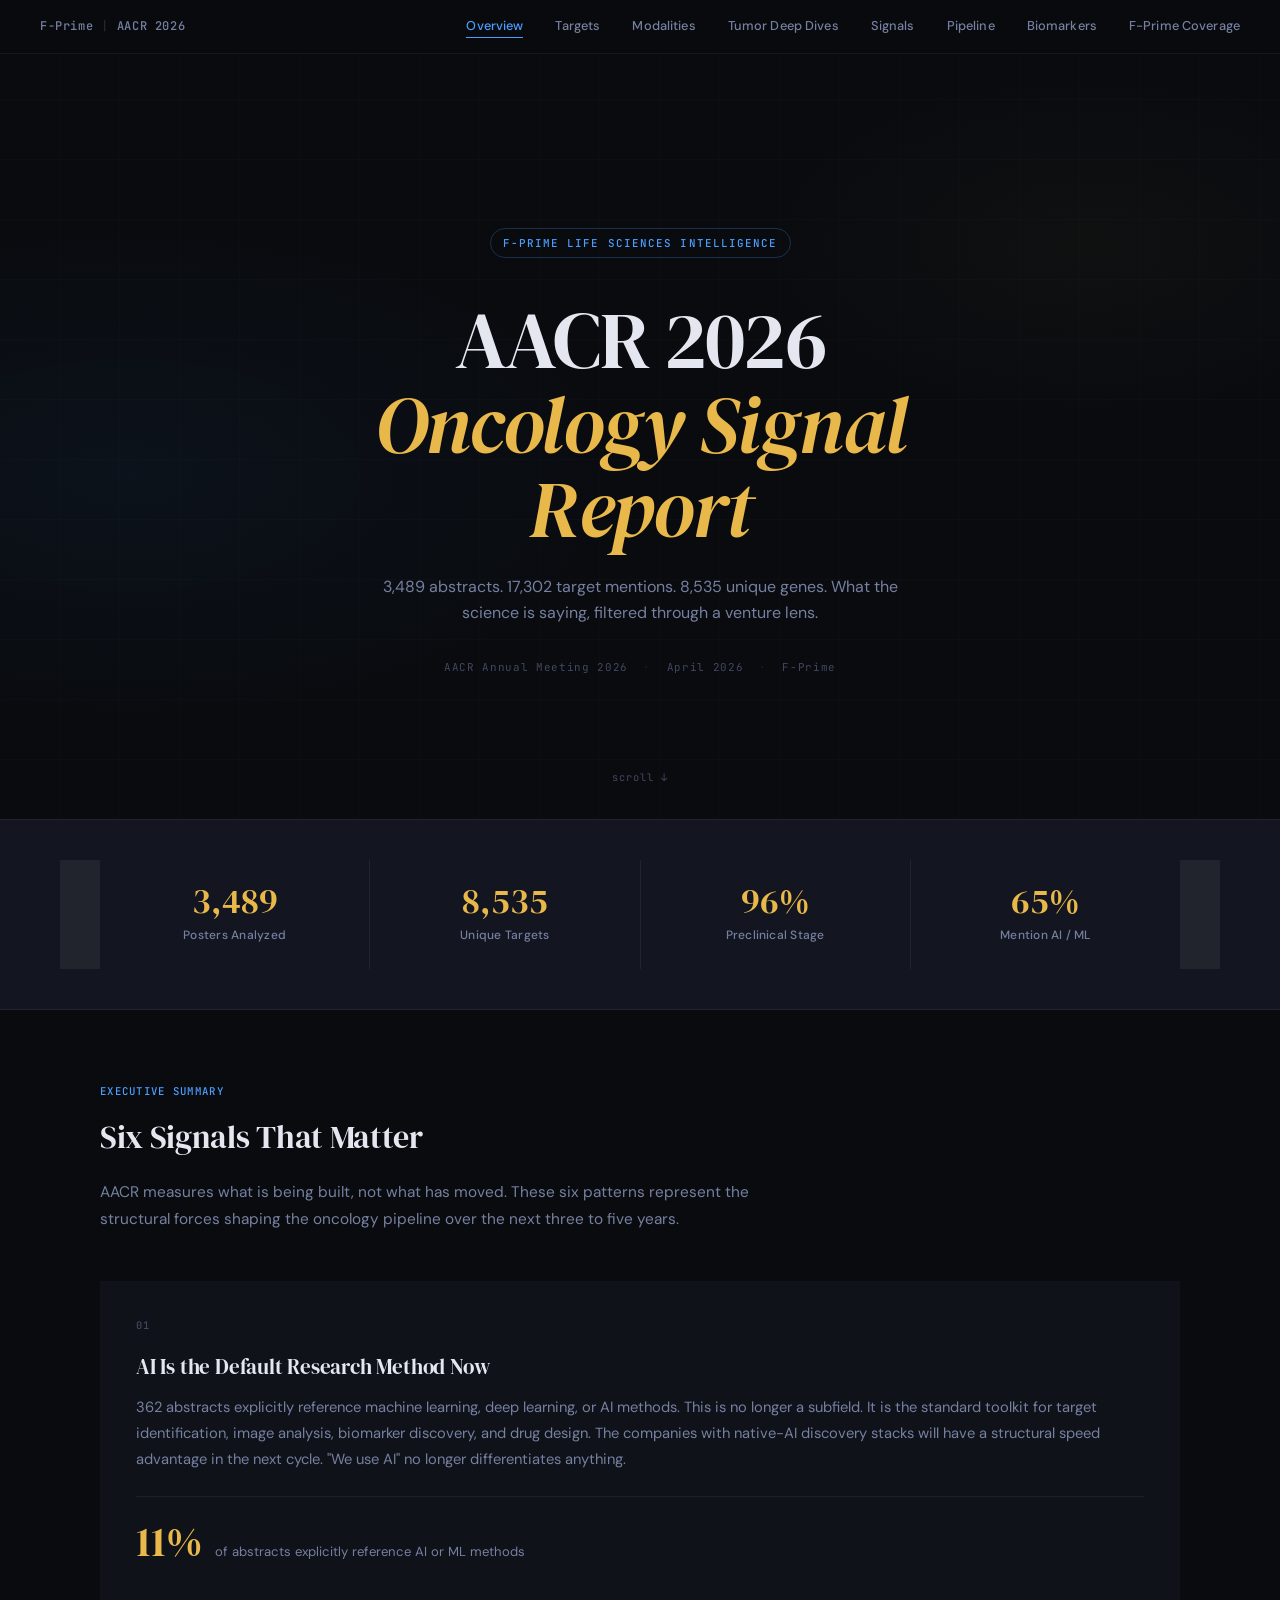
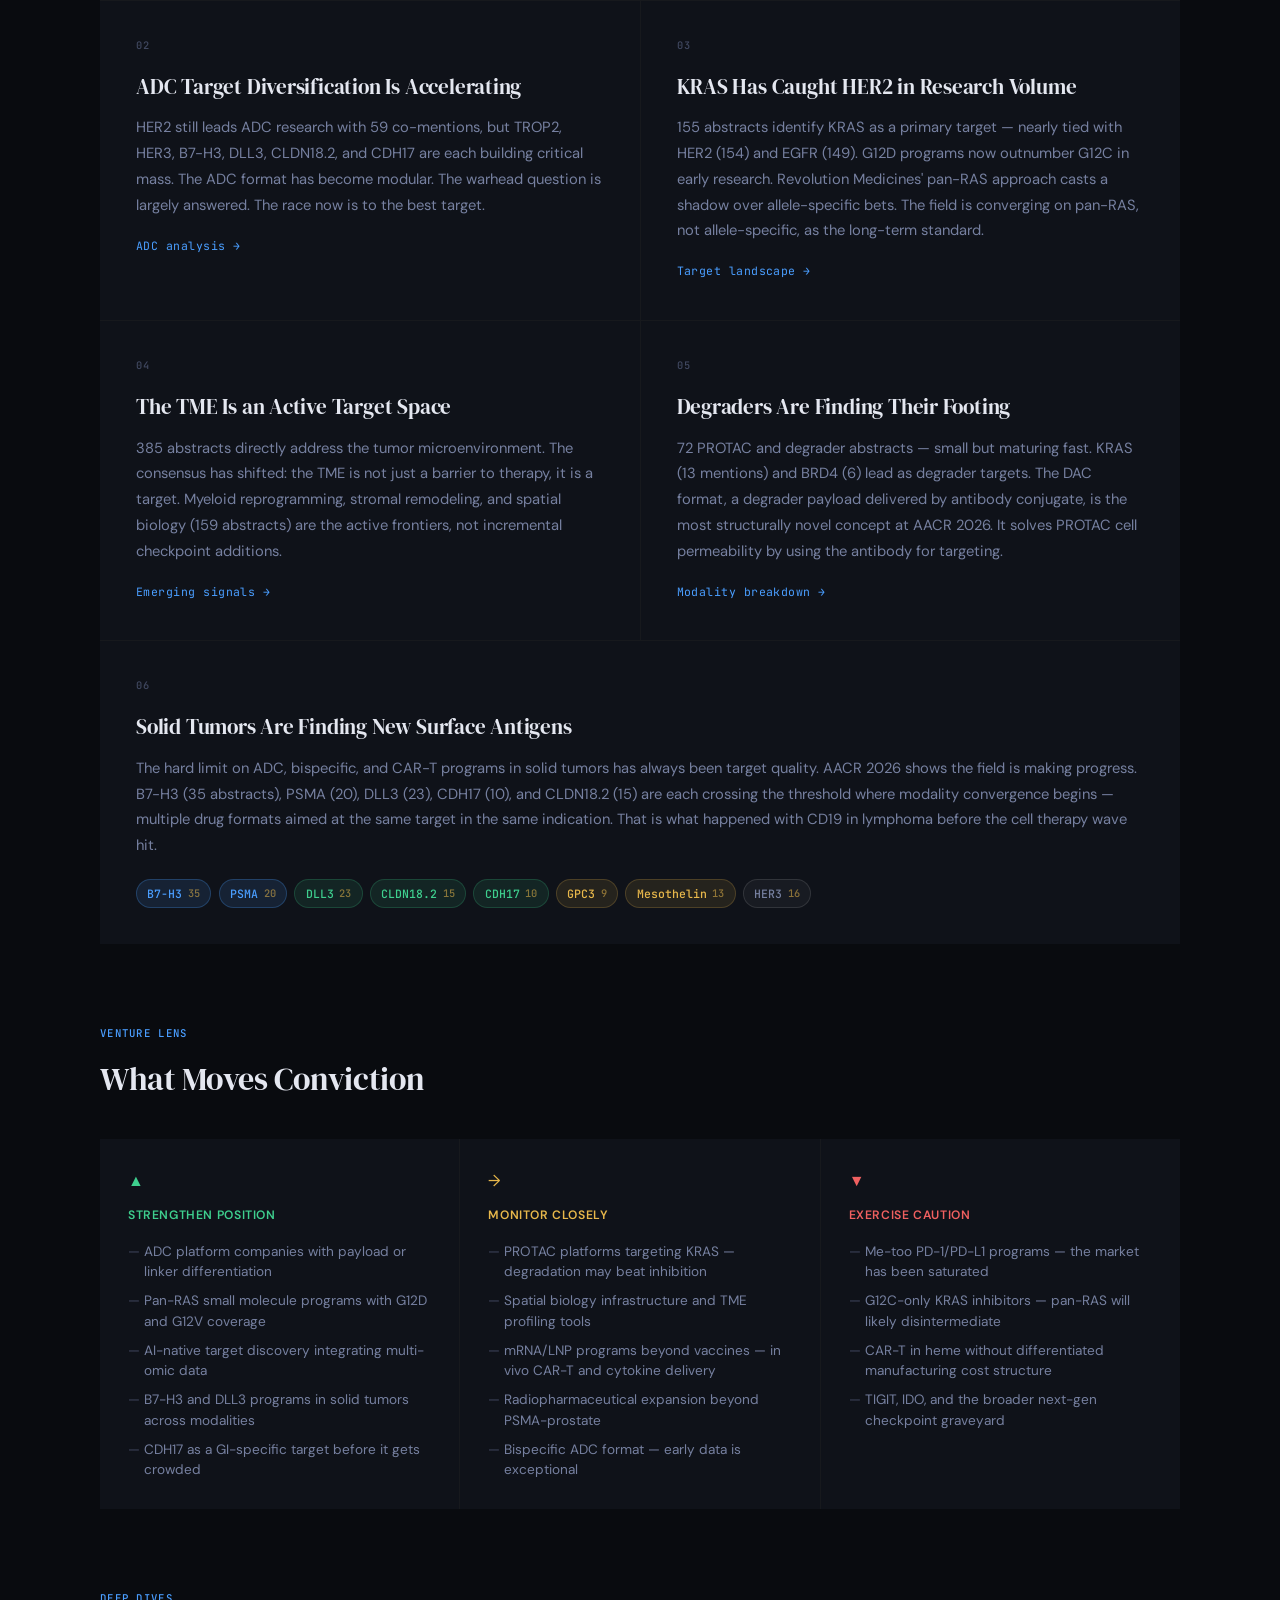
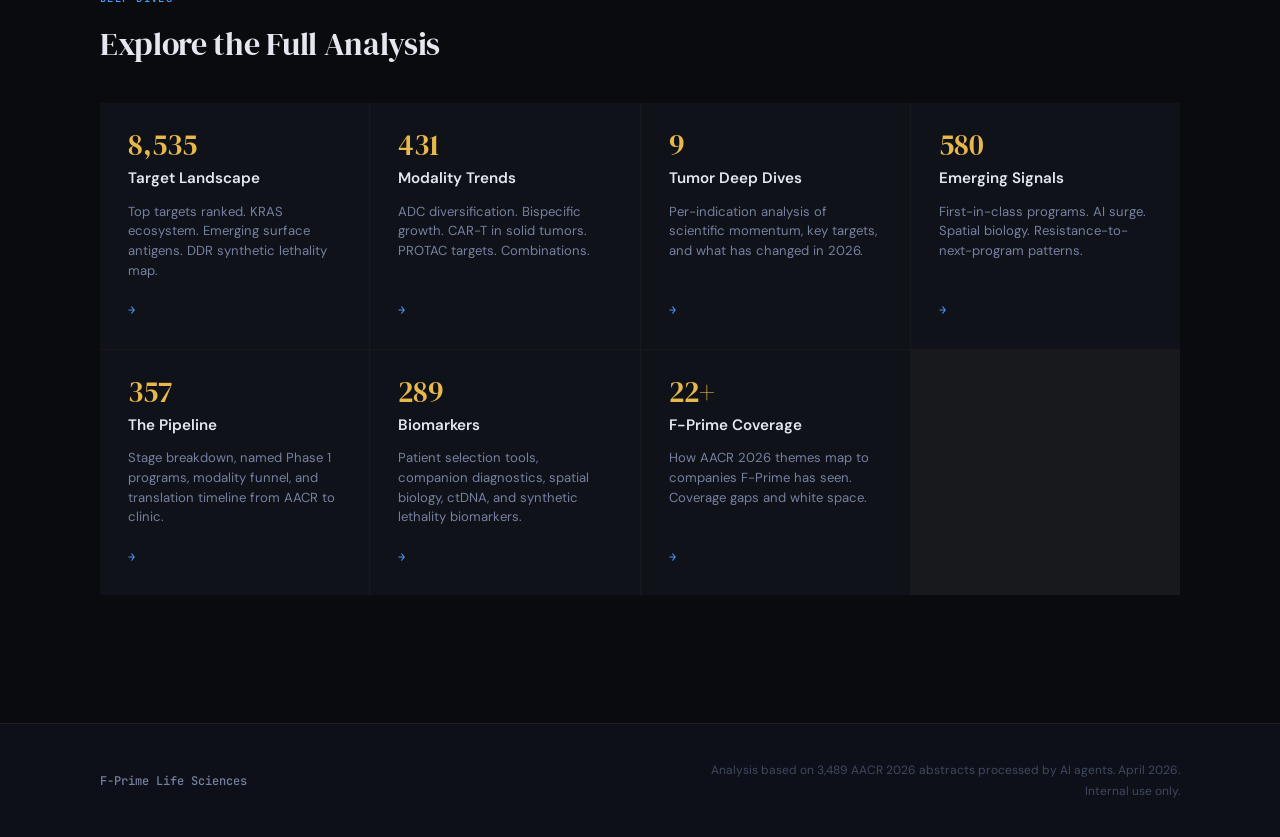
==== commit 0f5d4cdc: "small edits" ====
--- a/index.html
+++ b/index.html
@@ -33,9 +33,9 @@
     <div class="hero-meta">
       <span>AACR Annual Meeting 2026</span>
       <span class="dot">·</span>
-      <span>AI-processed April 2026</span>
+      <span>April 2026</span>
       <span class="dot">·</span>
-      <span>F-Prime Research</span>
+      <span>F-Prime</span>
     </div>
   </div>
   <div class="hero-scroll">scroll ↓</div>
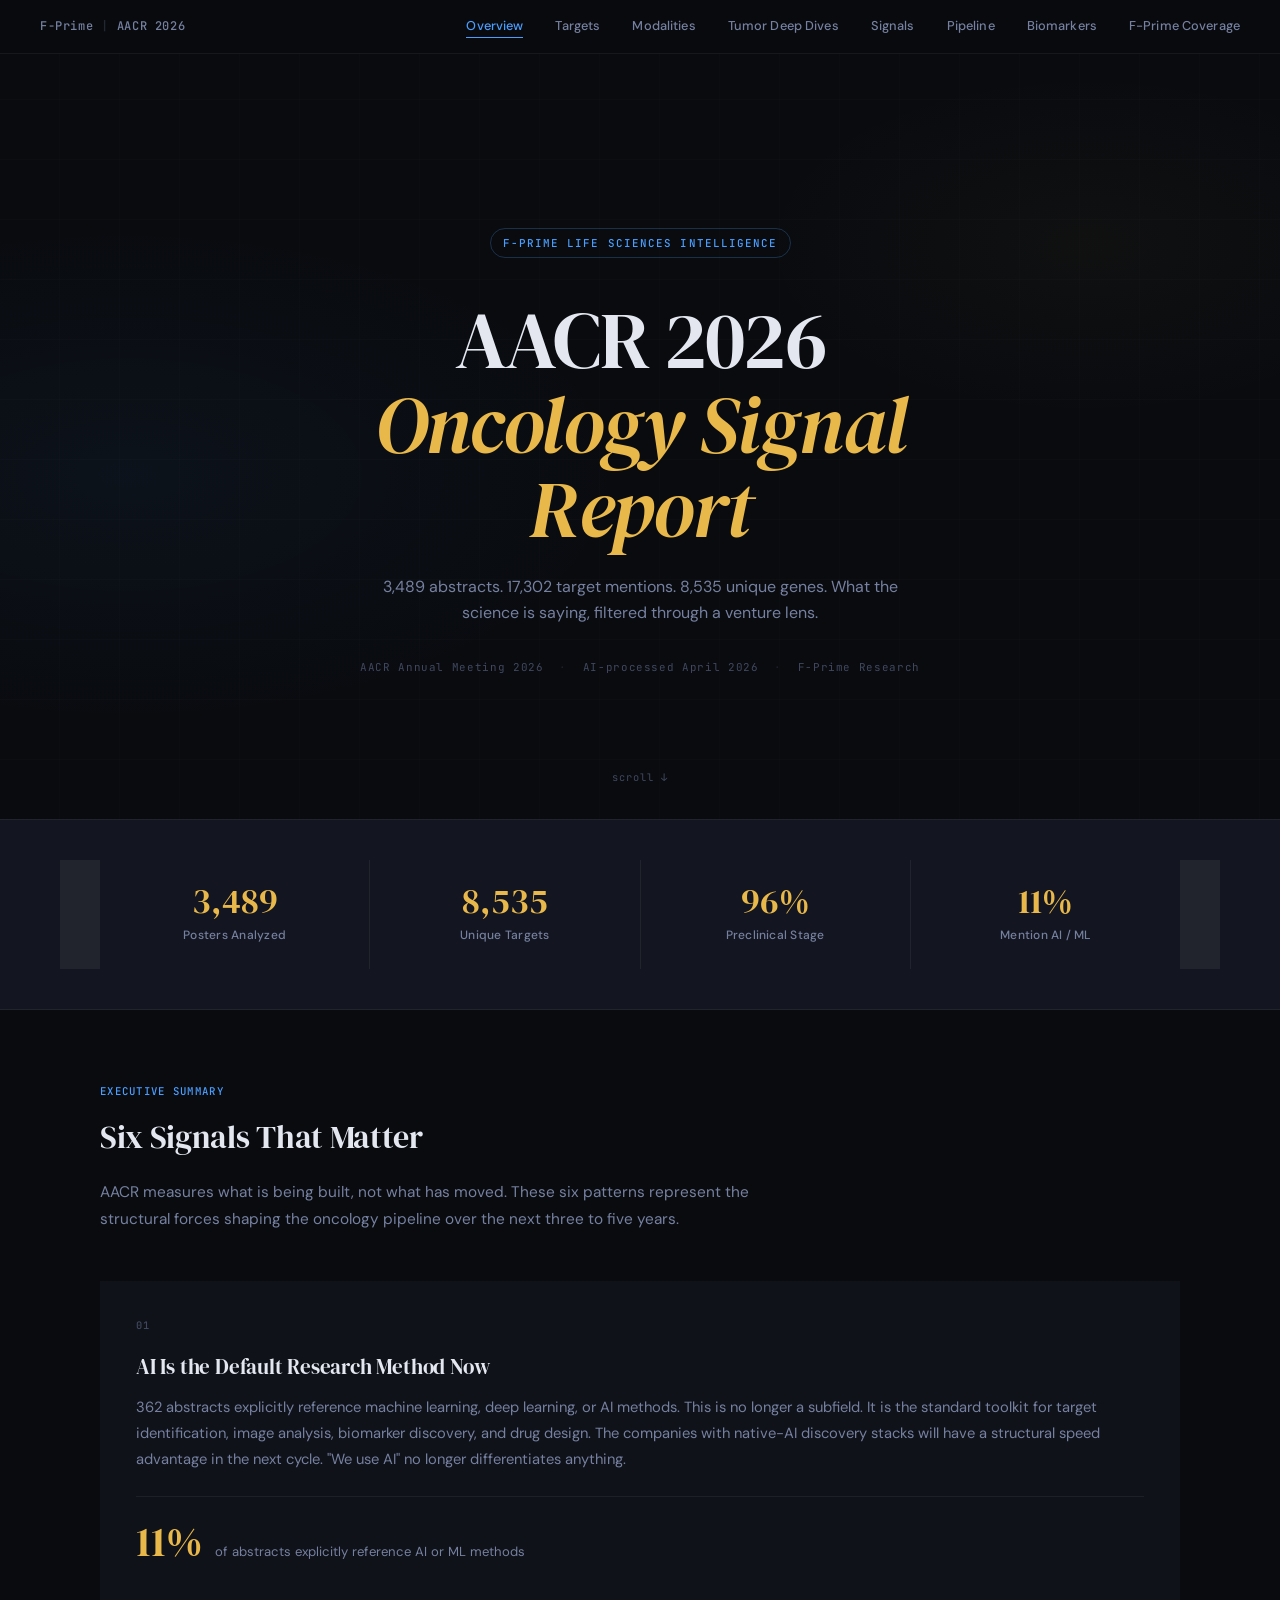
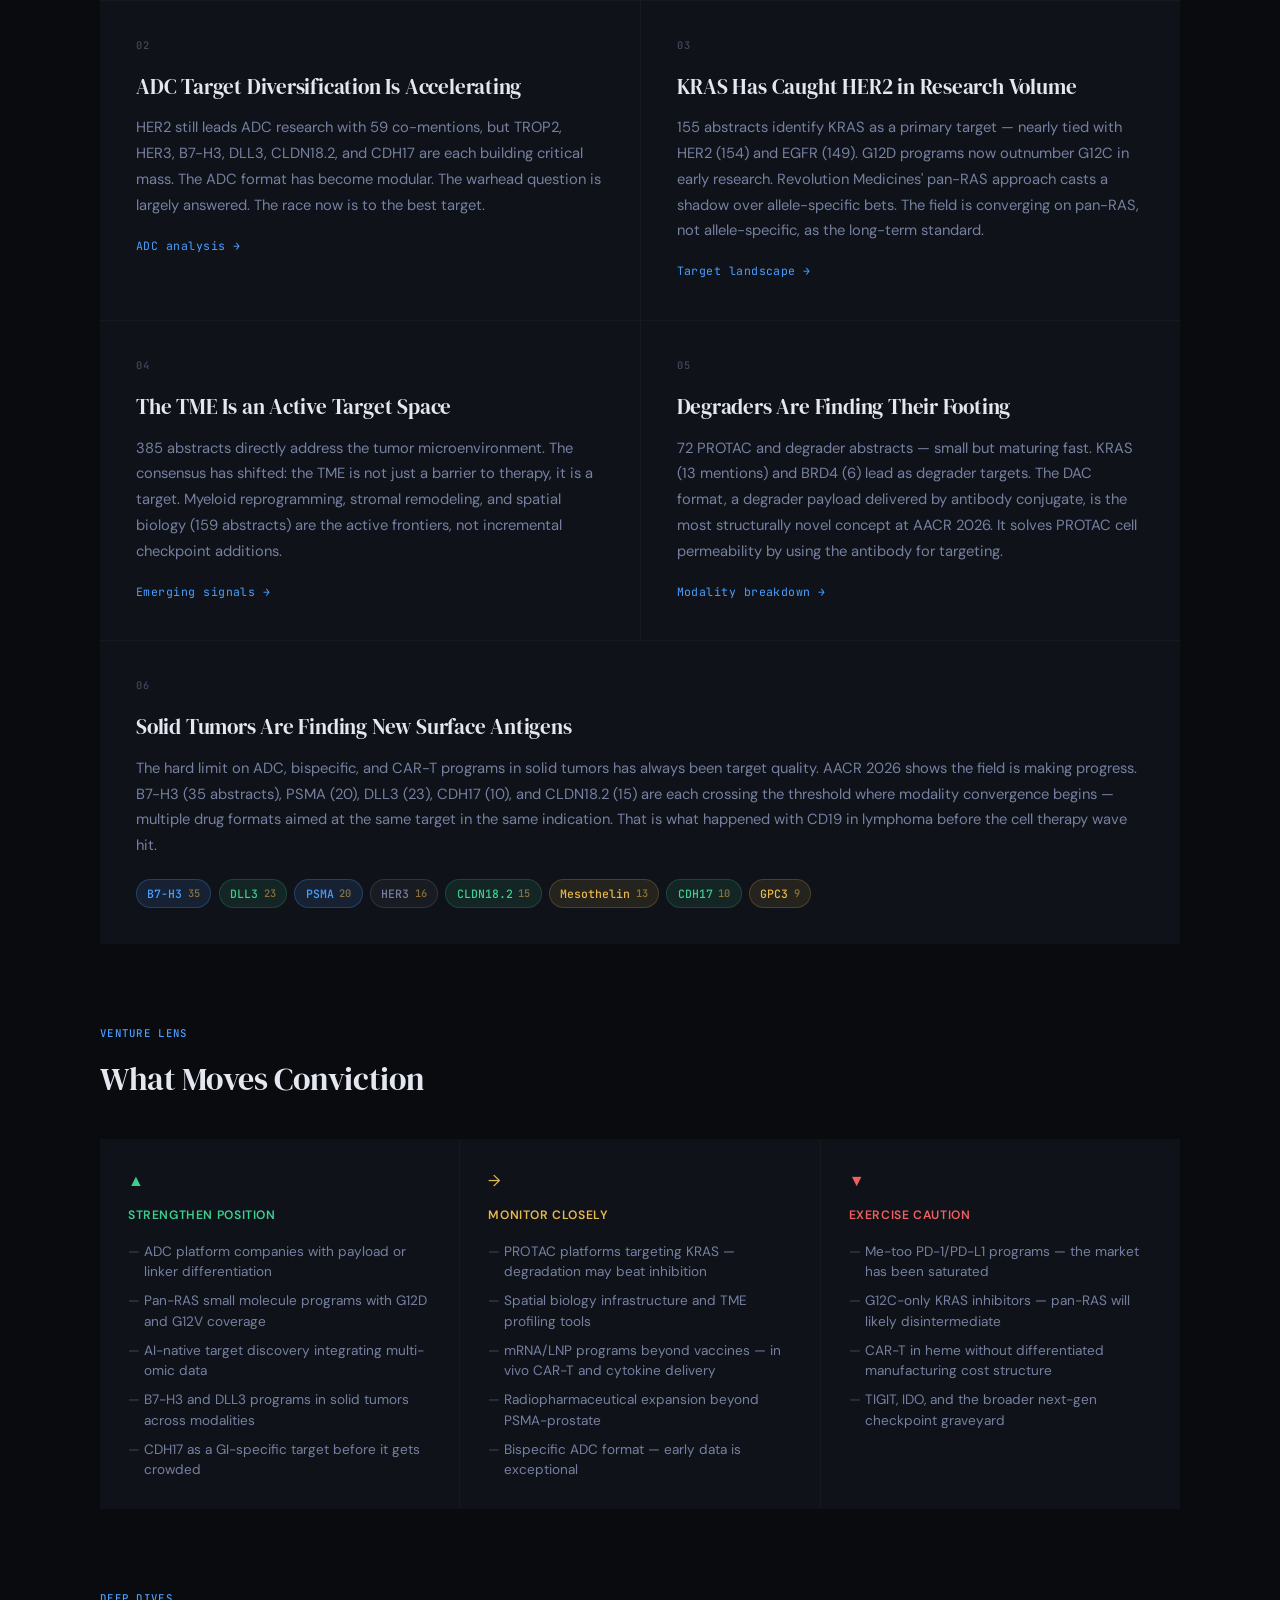
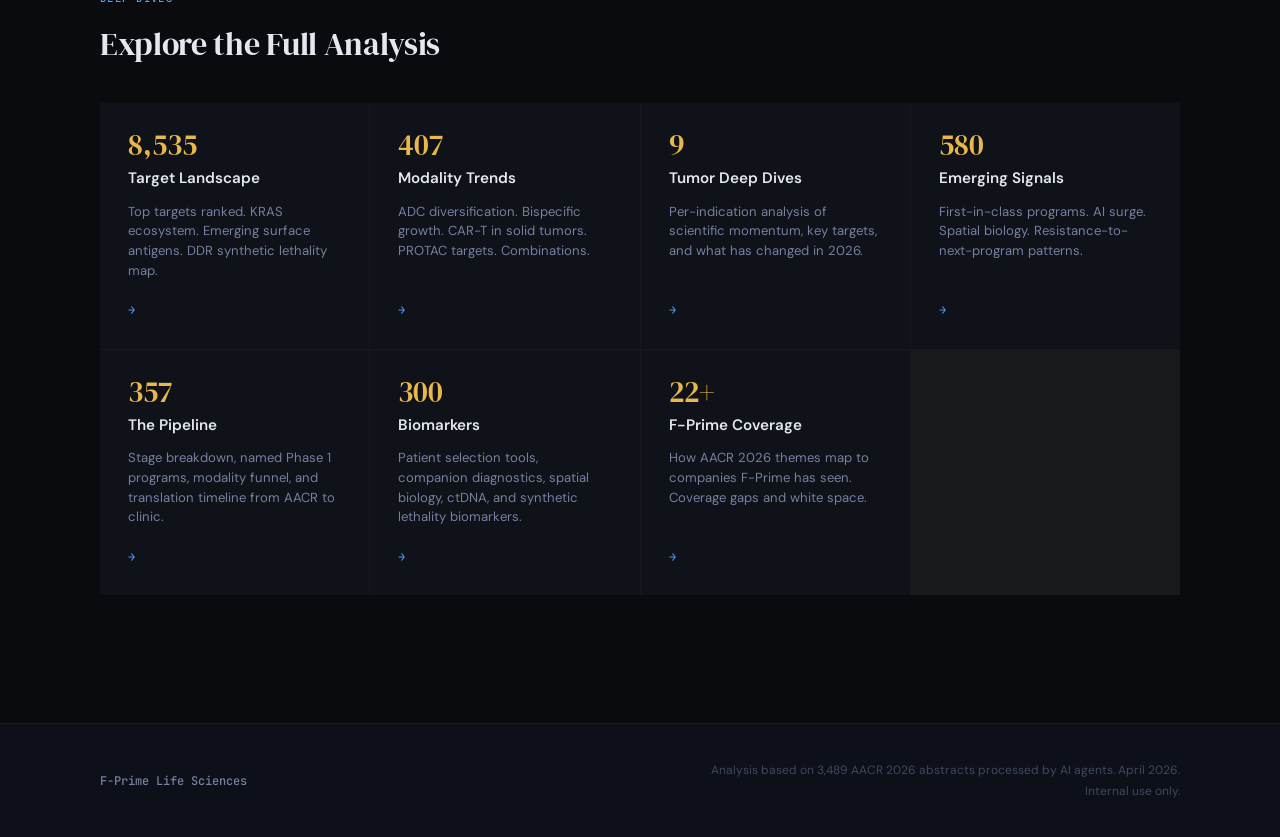
==== commit 975d94ca: "more changes" ====
--- a/index.html
+++ b/index.html
@@ -33,9 +33,9 @@
     <div class="hero-meta">
       <span>AACR Annual Meeting 2026</span>
       <span class="dot">·</span>
-      <span>April 2026</span>
+      <span>AI-processed April 2026</span>
       <span class="dot">·</span>
-      <span>F-Prime</span>
+      <span>F-Prime Research</span>
     </div>
   </div>
   <div class="hero-scroll">scroll ↓</div>
@@ -46,7 +46,7 @@
     <div class="stat-item"><div class="stat-num">3,489</div><div class="stat-label">Posters Analyzed</div></div>
     <div class="stat-item"><div class="stat-num">8,535</div><div class="stat-label">Unique Targets</div></div>
     <div class="stat-item"><div class="stat-num">96%</div><div class="stat-label">Preclinical Stage</div></div>
-    <div class="stat-item"><div class="stat-num">65%</div><div class="stat-label">Mention AI / ML</div></div>
+    <div class="stat-item"><div class="stat-num">11%</div><div class="stat-label">Mention AI / ML</div></div>
   </div>
 </section>
 
@@ -115,13 +115,13 @@
         <p>The hard limit on ADC, bispecific, and CAR-T programs in solid tumors has always been target quality. AACR 2026 shows the field is making progress. B7-H3 (35 abstracts), PSMA (20), DLL3 (23), CDH17 (10), and CLDN18.2 (15) are each crossing the threshold where modality convergence begins — multiple drug formats aimed at the same target in the same indication. That is what happened with CD19 in lymphoma before the cell therapy wave hit.</p>
         <div class="target-pills">
           <span class="pill pill--blue">B7-H3 <em>35</em></span>
+          <span class="pill pill--green">DLL3 <em>23</em></span>
           <span class="pill pill--blue">PSMA <em>20</em></span>
-          <span class="pill pill--green">DLL3 <em>23</em></span>
+          <span class="pill pill--dim">HER3 <em>16</em></span>
           <span class="pill pill--green">CLDN18.2 <em>15</em></span>
+          <span class="pill pill--gold">Mesothelin <em>13</em></span>
           <span class="pill pill--green">CDH17 <em>10</em></span>
           <span class="pill pill--gold">GPC3 <em>9</em></span>
-          <span class="pill pill--gold">Mesothelin <em>13</em></span>
-          <span class="pill pill--dim">HER3 <em>16</em></span>
         </div>
       </div>
     </article>
@@ -178,7 +178,7 @@
         <div class="pc-arrow">→</div>
       </a>
       <a href="modalities.html" class="page-card">
-        <div class="pc-num">431</div>
+        <div class="pc-num">407</div>
         <div class="pc-title">Modality Trends</div>
         <div class="pc-desc">ADC diversification. Bispecific growth. CAR-T in solid tumors. PROTAC targets. Combinations.</div>
         <div class="pc-arrow">→</div>
@@ -202,7 +202,7 @@
         <div class="pc-arrow">→</div>
       </a>
       <a href="biomarkers.html" class="page-card">
-        <div class="pc-num">289</div>
+        <div class="pc-num">300</div>
         <div class="pc-title">Biomarkers</div>
         <div class="pc-desc">Patient selection tools, companion diagnostics, spatial biology, ctDNA, and synthetic lethality biomarkers.</div>
         <div class="pc-arrow">→</div>
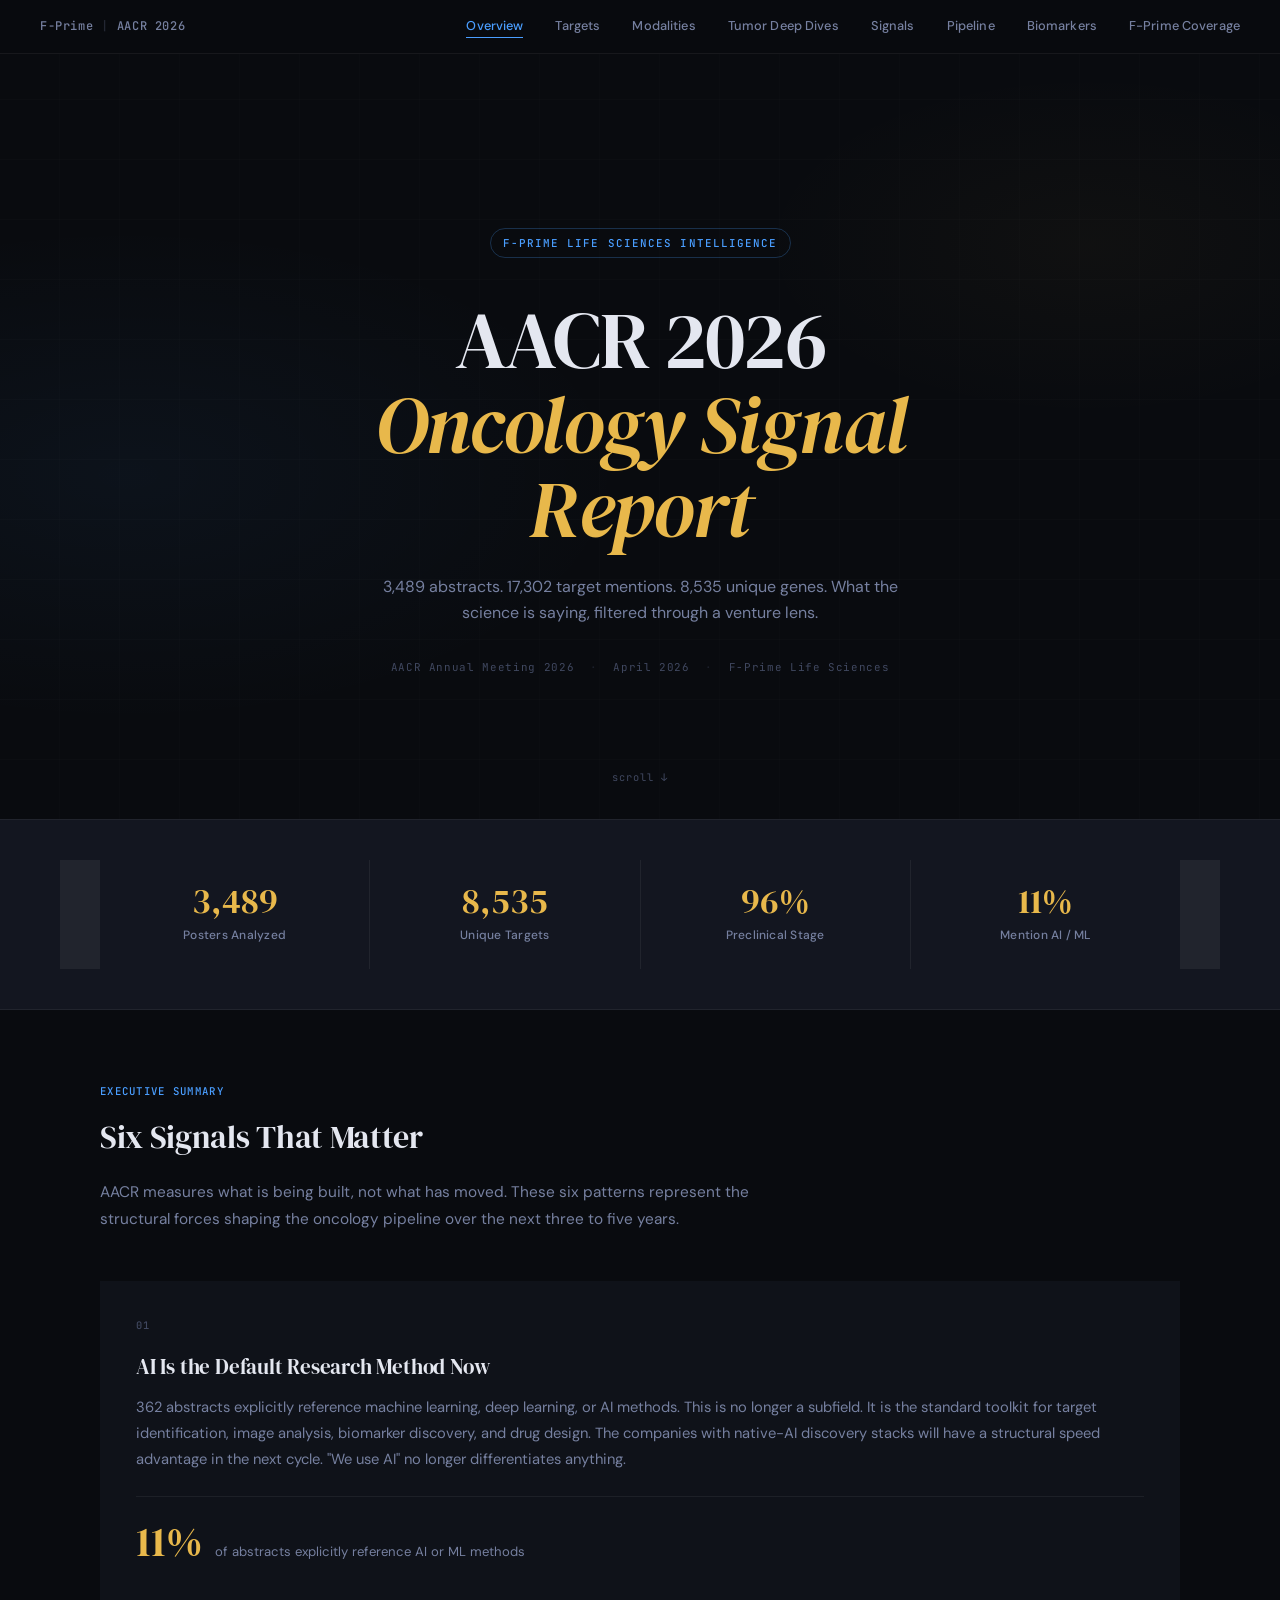
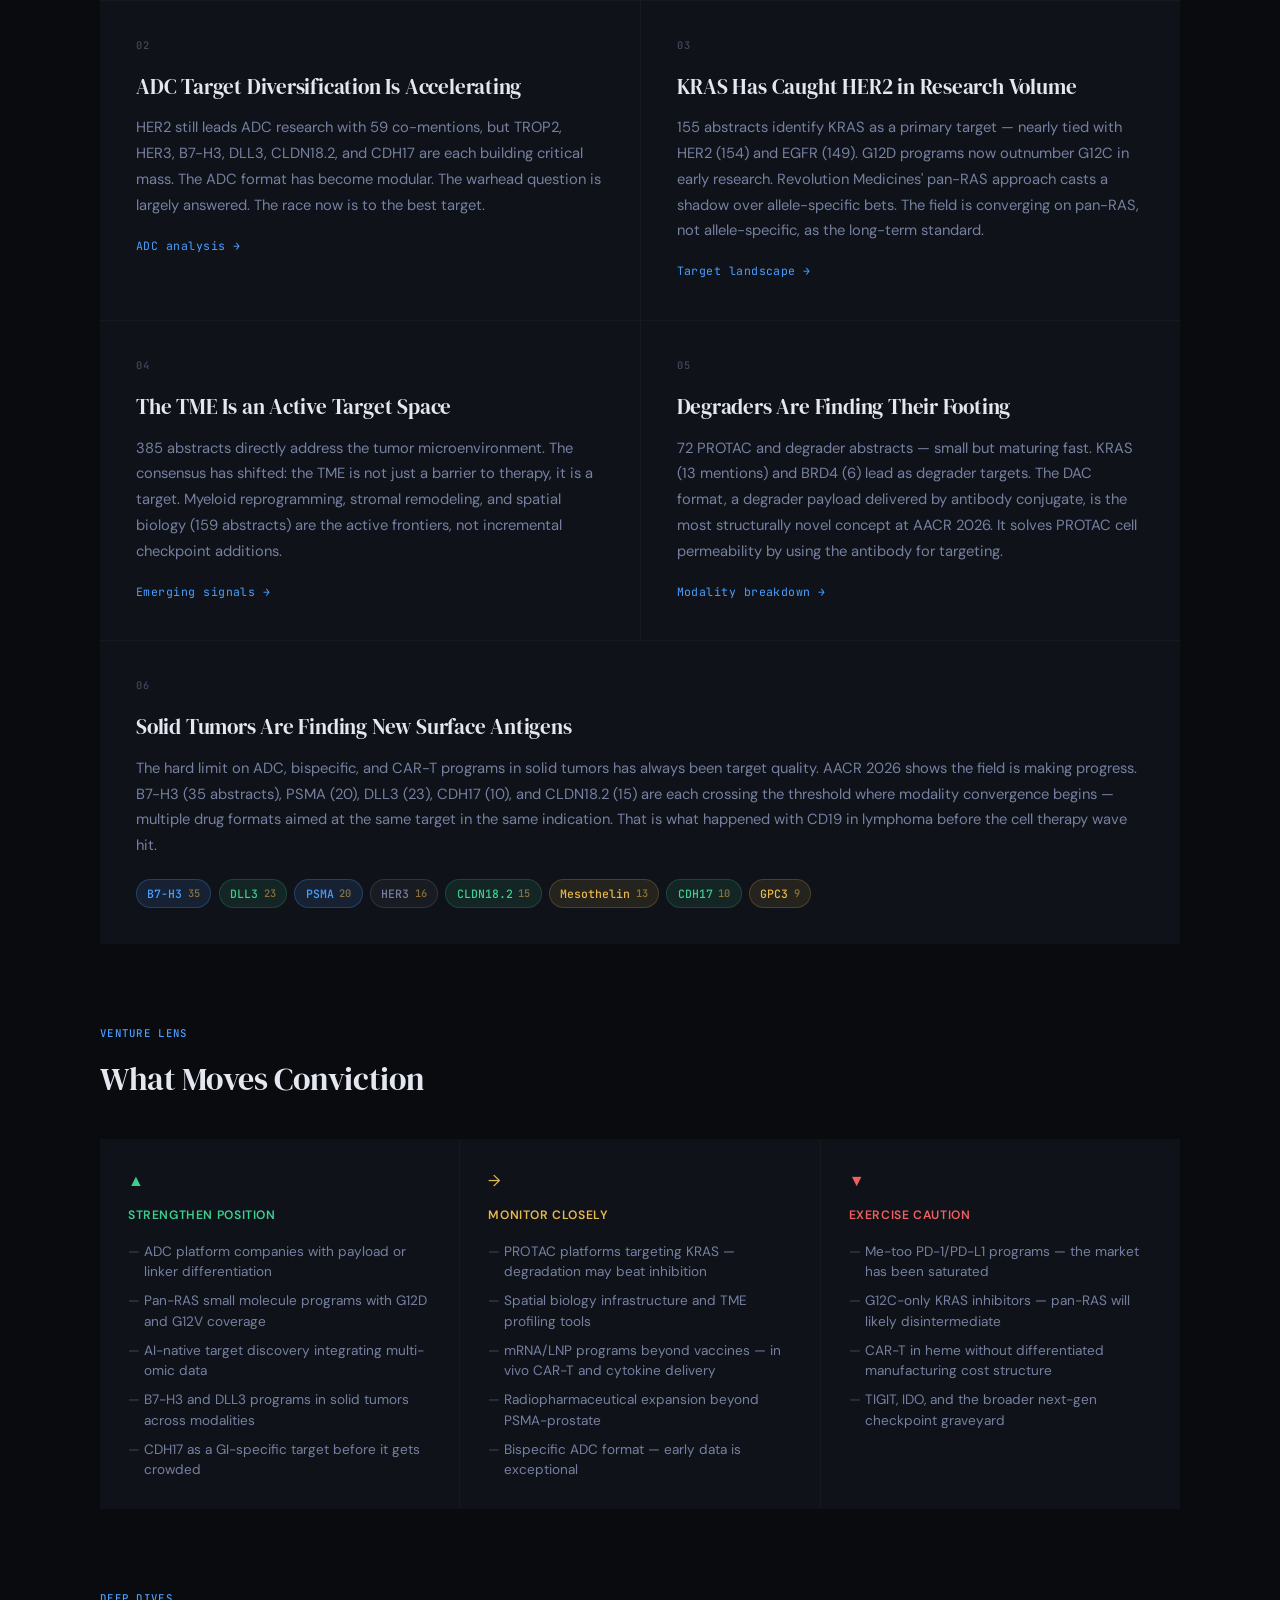
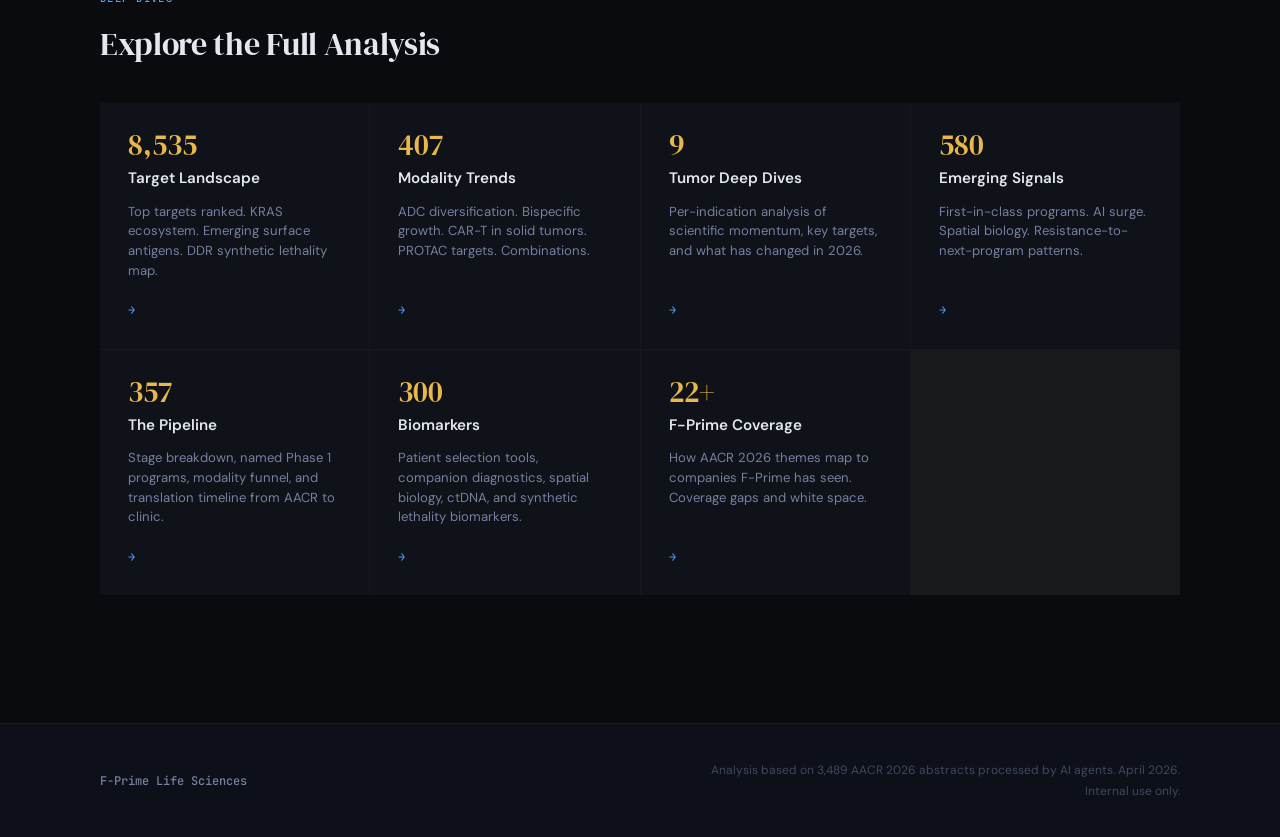
==== commit aebca8ae: "small edits" ====
--- a/index.html
+++ b/index.html
@@ -33,9 +33,9 @@
     <div class="hero-meta">
       <span>AACR Annual Meeting 2026</span>
       <span class="dot">·</span>
-      <span>AI-processed April 2026</span>
+      <span>April 2026</span>
       <span class="dot">·</span>
-      <span>F-Prime Research</span>
+      <span>F-Prime Life Sciences</span>
     </div>
   </div>
   <div class="hero-scroll">scroll ↓</div>
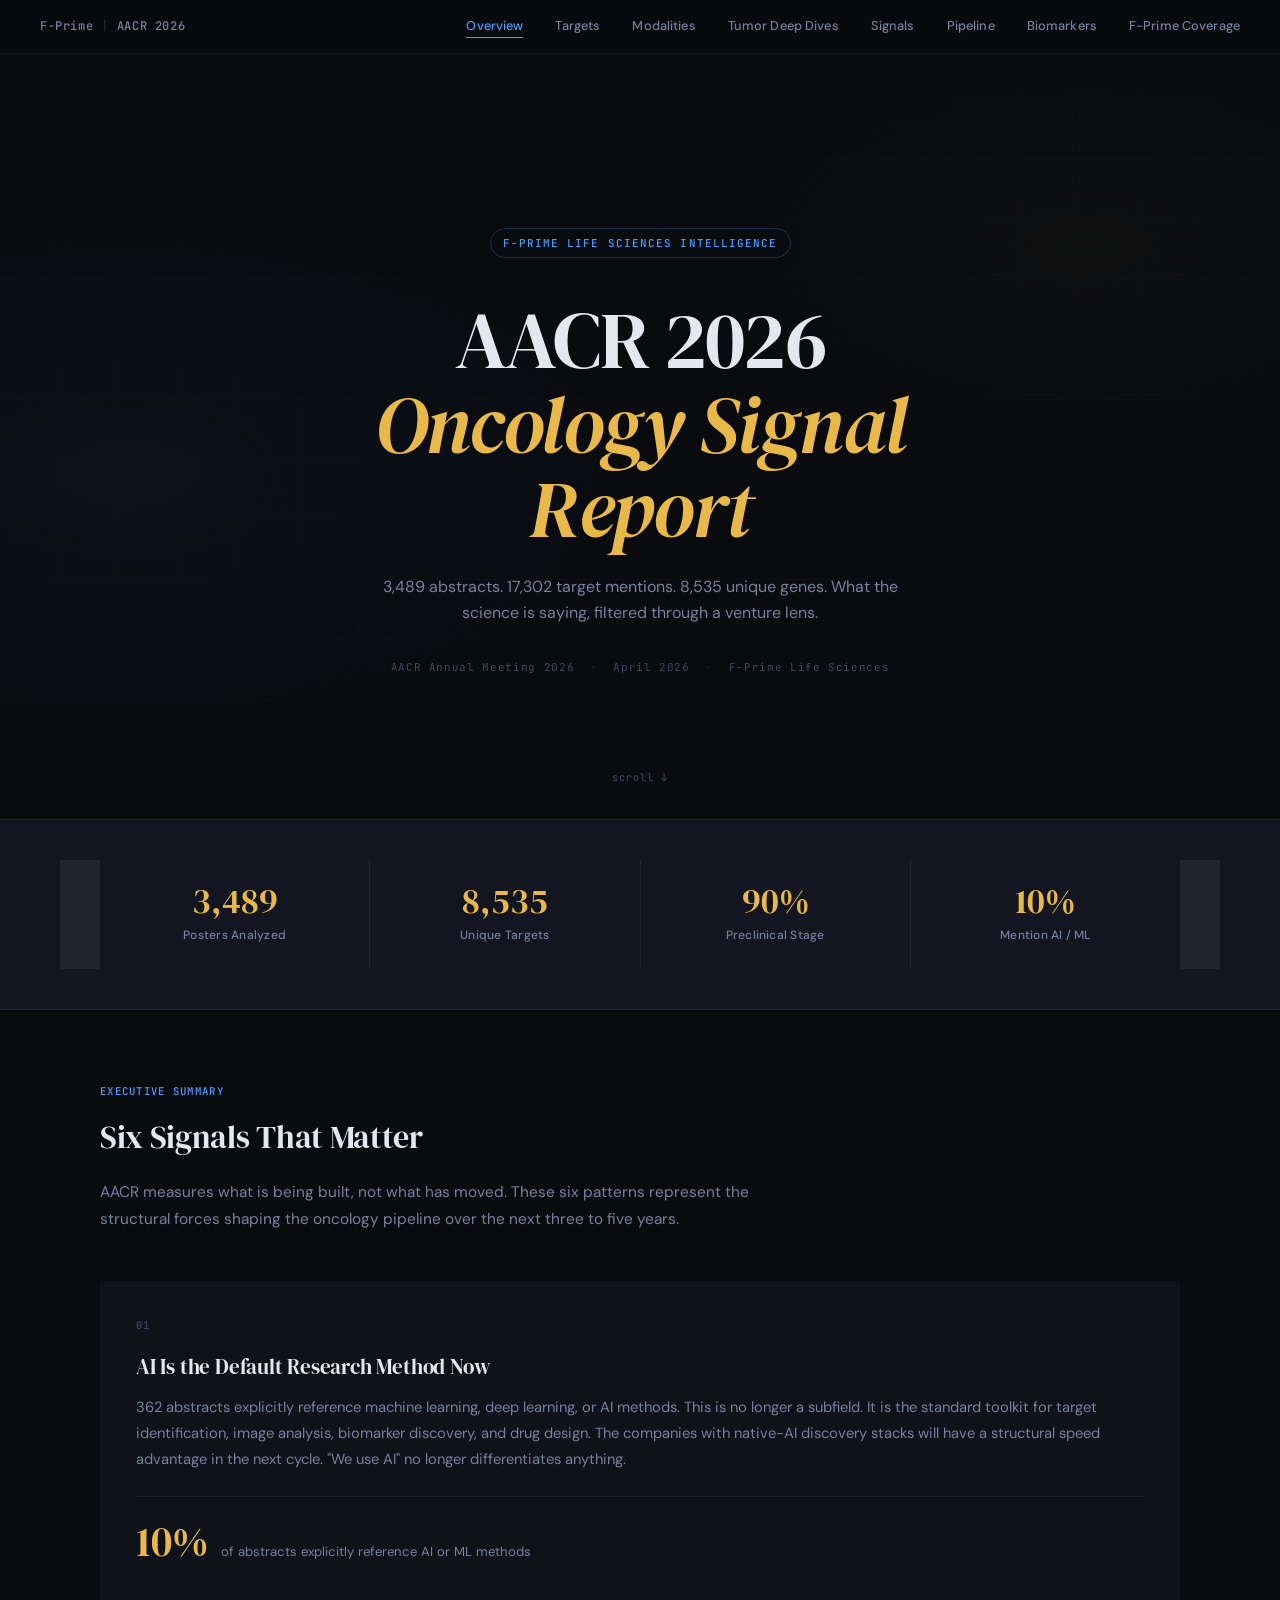
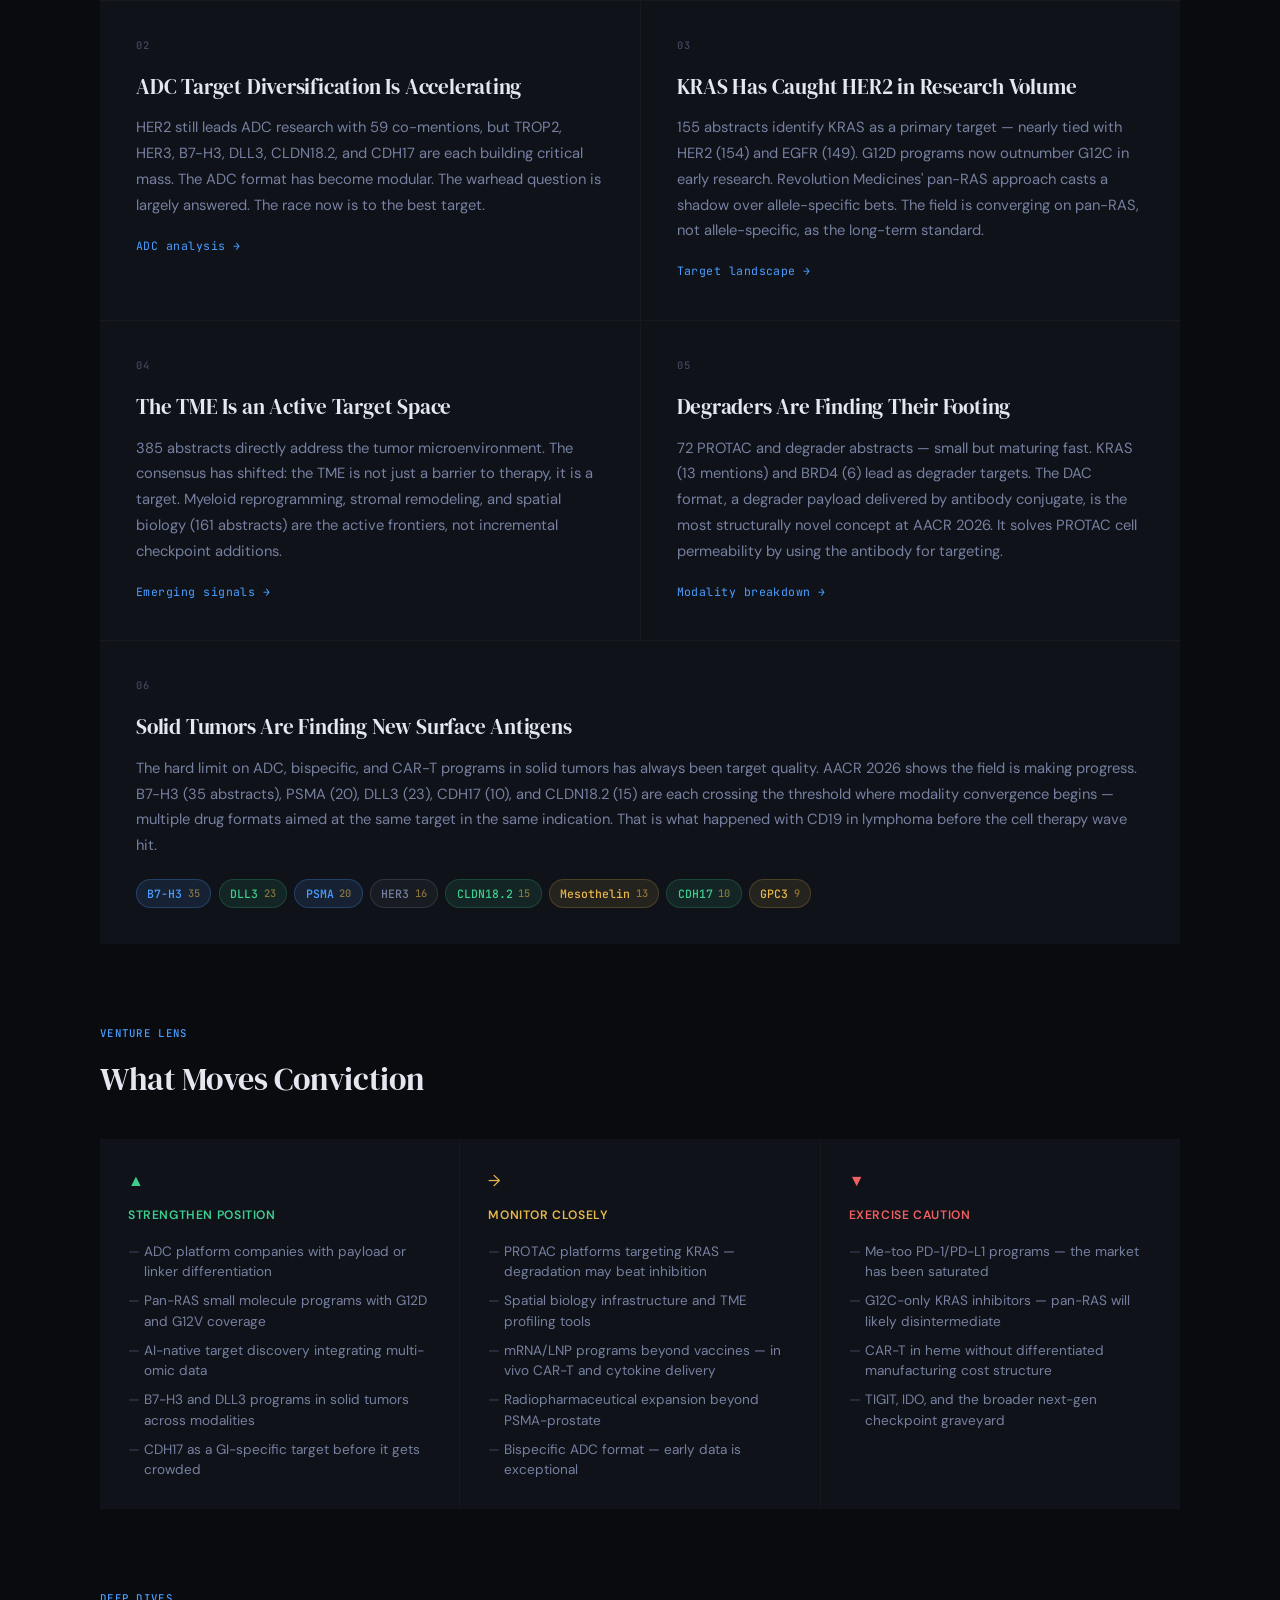
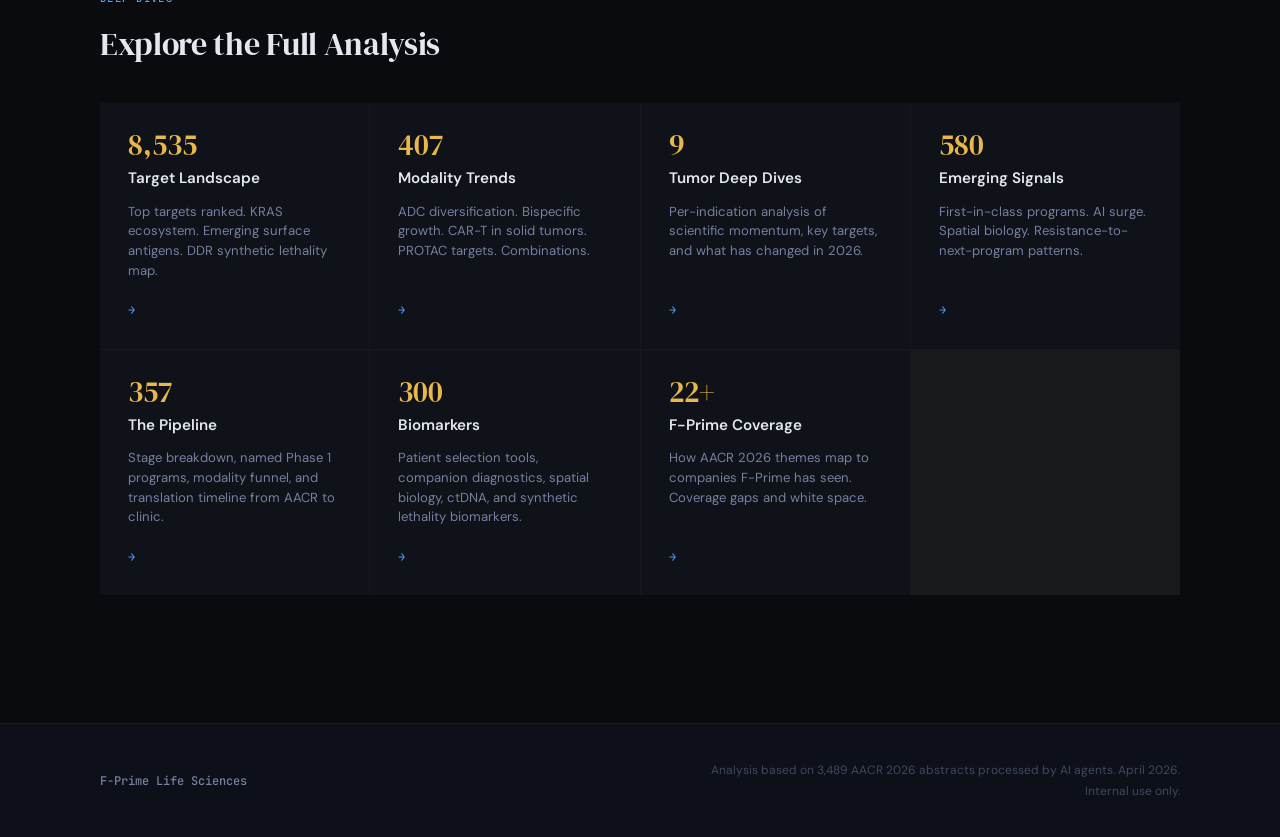
==== commit 6e8074dd: "internal fact checking with agentic systems" ====
--- a/index.html
+++ b/index.html
@@ -45,8 +45,8 @@
   <div class="container">
     <div class="stat-item"><div class="stat-num">3,489</div><div class="stat-label">Posters Analyzed</div></div>
     <div class="stat-item"><div class="stat-num">8,535</div><div class="stat-label">Unique Targets</div></div>
-    <div class="stat-item"><div class="stat-num">96%</div><div class="stat-label">Preclinical Stage</div></div>
-    <div class="stat-item"><div class="stat-num">11%</div><div class="stat-label">Mention AI / ML</div></div>
+    <div class="stat-item"><div class="stat-num">90%</div><div class="stat-label">Preclinical Stage</div></div>
+    <div class="stat-item"><div class="stat-num">10%</div><div class="stat-label">Mention AI / ML</div></div>
   </div>
 </section>
 
@@ -66,7 +66,7 @@
         <h3>AI Is the Default Research Method Now</h3>
         <p>362 abstracts explicitly reference machine learning, deep learning, or AI methods. This is no longer a subfield. It is the standard toolkit for target identification, image analysis, biomarker discovery, and drug design. The companies with native-AI discovery stacks will have a structural speed advantage in the next cycle. "We use AI" no longer differentiates anything.</p>
         <div class="finding-stat">
-          <span class="fs-num">11%</span>
+          <span class="fs-num">10%</span>
           <span class="fs-label">of abstracts explicitly reference AI or ML methods</span>
         </div>
       </div>
@@ -94,7 +94,7 @@
       <div class="finding-number">04</div>
       <div class="finding-content">
         <h3>The TME Is an Active Target Space</h3>
-        <p>385 abstracts directly address the tumor microenvironment. The consensus has shifted: the TME is not just a barrier to therapy, it is a target. Myeloid reprogramming, stromal remodeling, and spatial biology (159 abstracts) are the active frontiers, not incremental checkpoint additions.</p>
+        <p>385 abstracts directly address the tumor microenvironment. The consensus has shifted: the TME is not just a barrier to therapy, it is a target. Myeloid reprogramming, stromal remodeling, and spatial biology (161 abstracts) are the active frontiers, not incremental checkpoint additions.</p>
         <a href="emerging.html" class="finding-link">Emerging signals →</a>
       </div>
     </article>
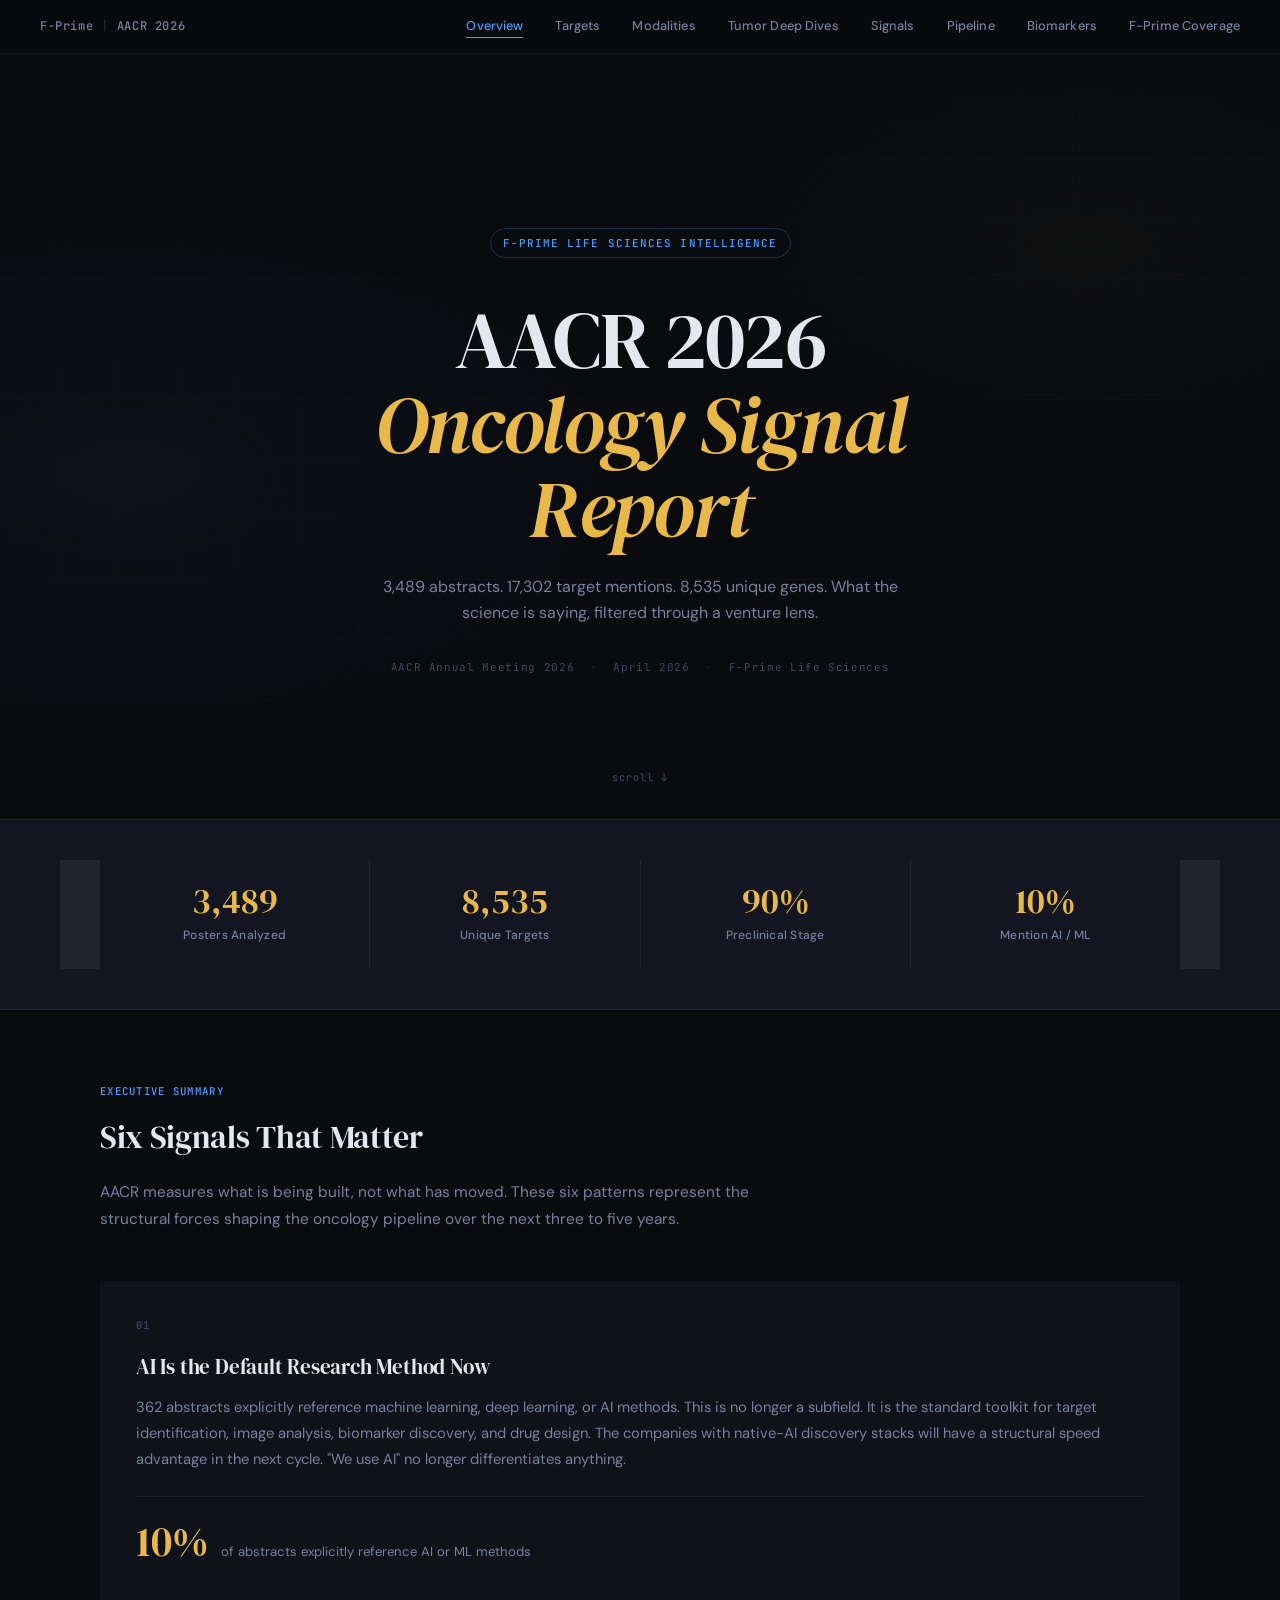
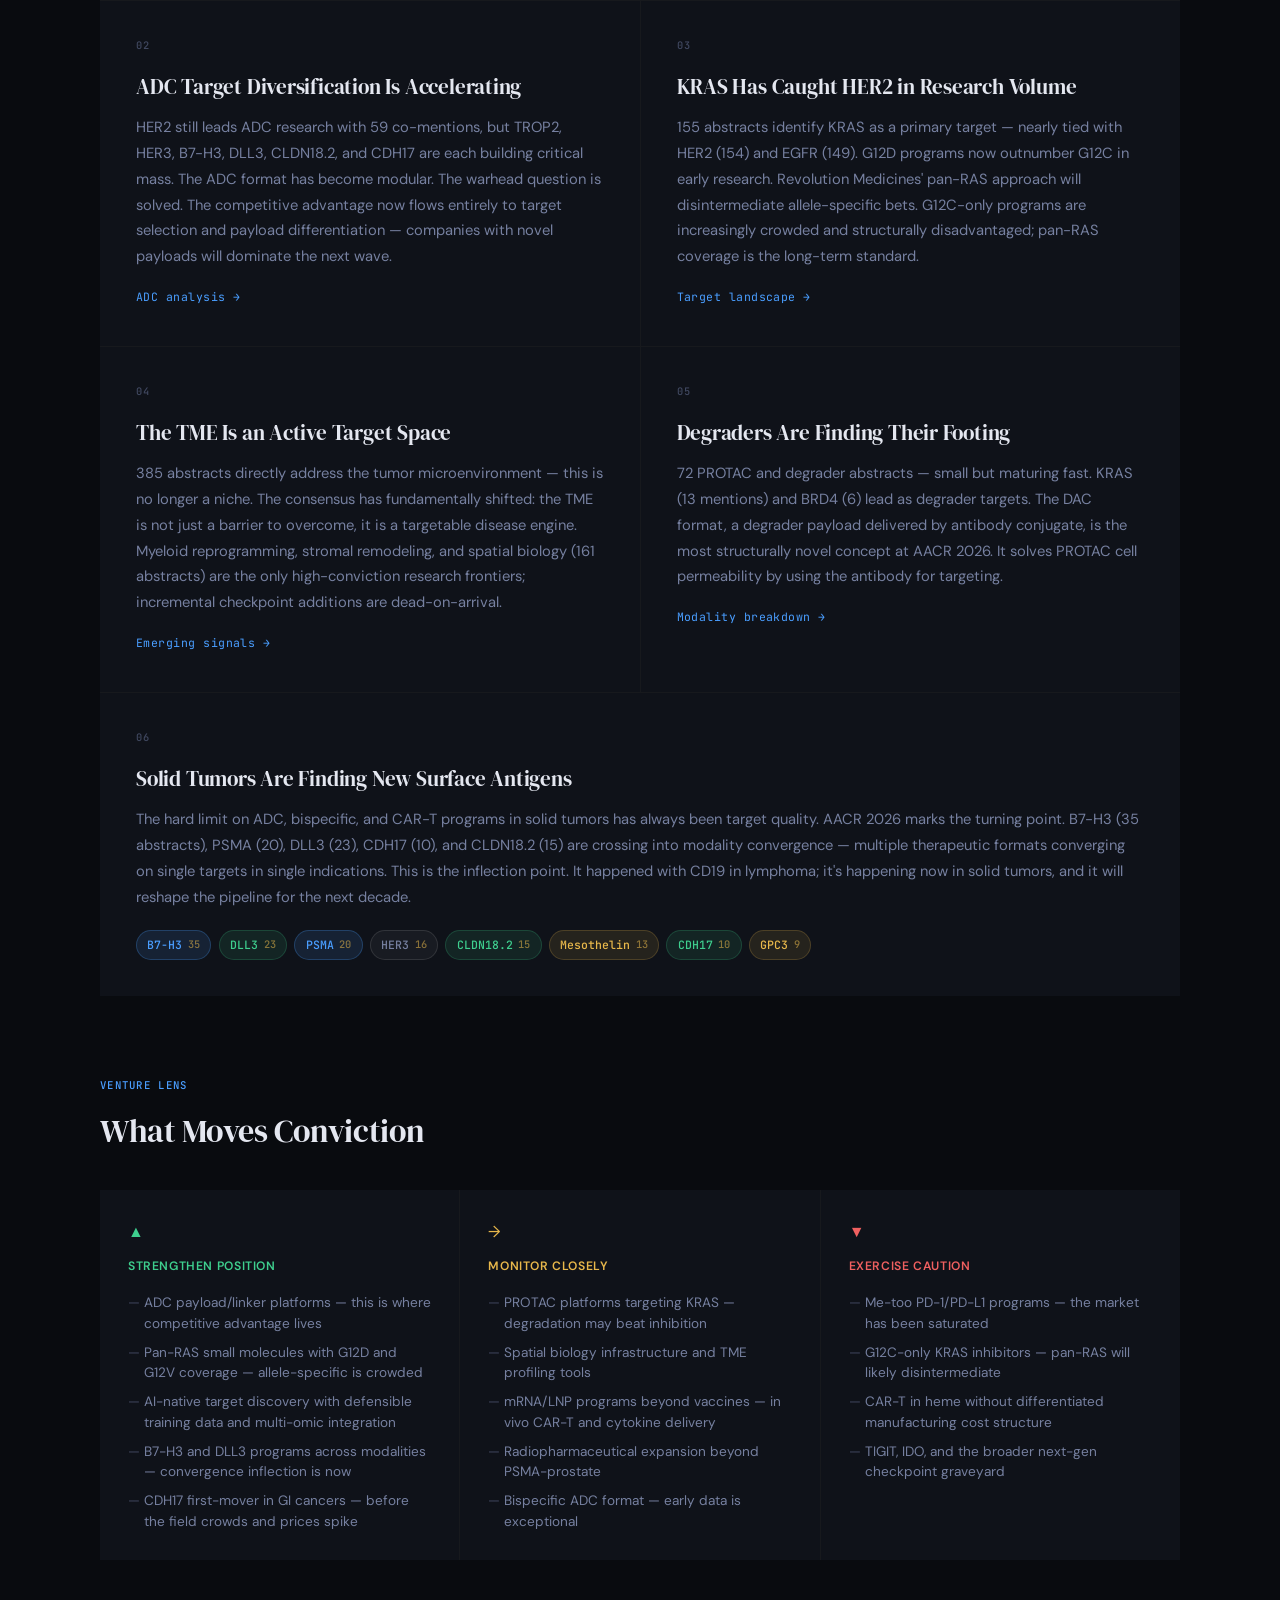
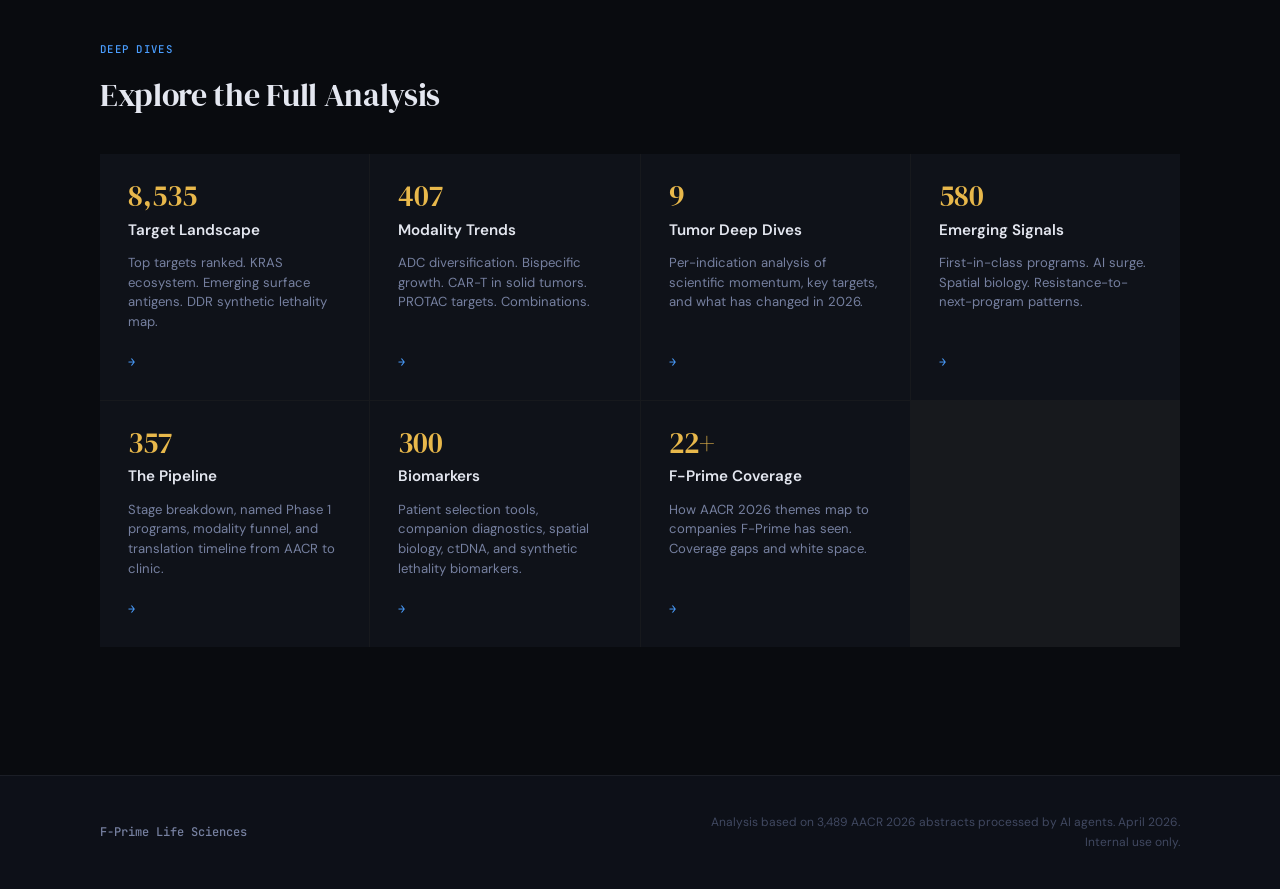
==== commit ed9acec0: "Strengthen conviction language: add VC-facing directness and contrarian takes" ====
--- a/index.html
+++ b/index.html
@@ -76,7 +76,7 @@
       <div class="finding-number">02</div>
       <div class="finding-content">
         <h3>ADC Target Diversification Is Accelerating</h3>
-        <p>HER2 still leads ADC research with 59 co-mentions, but TROP2, HER3, B7-H3, DLL3, CLDN18.2, and CDH17 are each building critical mass. The ADC format has become modular. The warhead question is largely answered. The race now is to the best target.</p>
+        <p>HER2 still leads ADC research with 59 co-mentions, but TROP2, HER3, B7-H3, DLL3, CLDN18.2, and CDH17 are each building critical mass. The ADC format has become modular. The warhead question is solved. The competitive advantage now flows entirely to target selection and payload differentiation — companies with novel payloads will dominate the next wave.</p>
         <a href="modalities.html" class="finding-link">ADC analysis →</a>
       </div>
     </article>
@@ -85,7 +85,7 @@
       <div class="finding-number">03</div>
       <div class="finding-content">
         <h3>KRAS Has Caught HER2 in Research Volume</h3>
-        <p>155 abstracts identify KRAS as a primary target — nearly tied with HER2 (154) and EGFR (149). G12D programs now outnumber G12C in early research. Revolution Medicines' pan-RAS approach casts a shadow over allele-specific bets. The field is converging on pan-RAS, not allele-specific, as the long-term standard.</p>
+        <p>155 abstracts identify KRAS as a primary target — nearly tied with HER2 (154) and EGFR (149). G12D programs now outnumber G12C in early research. Revolution Medicines' pan-RAS approach will disintermediate allele-specific bets. G12C-only programs are increasingly crowded and structurally disadvantaged; pan-RAS coverage is the long-term standard.</p>
         <a href="targets.html" class="finding-link">Target landscape →</a>
       </div>
     </article>
@@ -94,7 +94,7 @@
       <div class="finding-number">04</div>
       <div class="finding-content">
         <h3>The TME Is an Active Target Space</h3>
-        <p>385 abstracts directly address the tumor microenvironment. The consensus has shifted: the TME is not just a barrier to therapy, it is a target. Myeloid reprogramming, stromal remodeling, and spatial biology (161 abstracts) are the active frontiers, not incremental checkpoint additions.</p>
+        <p>385 abstracts directly address the tumor microenvironment — this is no longer a niche. The consensus has fundamentally shifted: the TME is not just a barrier to overcome, it is a targetable disease engine. Myeloid reprogramming, stromal remodeling, and spatial biology (161 abstracts) are the only high-conviction research frontiers; incremental checkpoint additions are dead-on-arrival.</p>
         <a href="emerging.html" class="finding-link">Emerging signals →</a>
       </div>
     </article>
@@ -112,7 +112,7 @@
       <div class="finding-number">06</div>
       <div class="finding-content">
         <h3>Solid Tumors Are Finding New Surface Antigens</h3>
-        <p>The hard limit on ADC, bispecific, and CAR-T programs in solid tumors has always been target quality. AACR 2026 shows the field is making progress. B7-H3 (35 abstracts), PSMA (20), DLL3 (23), CDH17 (10), and CLDN18.2 (15) are each crossing the threshold where modality convergence begins — multiple drug formats aimed at the same target in the same indication. That is what happened with CD19 in lymphoma before the cell therapy wave hit.</p>
+        <p>The hard limit on ADC, bispecific, and CAR-T programs in solid tumors has always been target quality. AACR 2026 marks the turning point. B7-H3 (35 abstracts), PSMA (20), DLL3 (23), CDH17 (10), and CLDN18.2 (15) are crossing into modality convergence — multiple therapeutic formats converging on single targets in single indications. This is the inflection point. It happened with CD19 in lymphoma; it's happening now in solid tumors, and it will reshape the pipeline for the next decade.</p>
         <div class="target-pills">
           <span class="pill pill--blue">B7-H3 <em>35</em></span>
           <span class="pill pill--green">DLL3 <em>23</em></span>
@@ -136,11 +136,11 @@
         <div class="vc-icon">▲</div>
         <h4>Strengthen Position</h4>
         <ul>
-          <li>ADC platform companies with payload or linker differentiation</li>
-          <li>Pan-RAS small molecule programs with G12D and G12V coverage</li>
-          <li>AI-native target discovery integrating multi-omic data</li>
-          <li>B7-H3 and DLL3 programs in solid tumors across modalities</li>
-          <li>CDH17 as a GI-specific target before it gets crowded</li>
+          <li>ADC payload/linker platforms — this is where competitive advantage lives</li>
+          <li>Pan-RAS small molecules with G12D and G12V coverage — allele-specific is crowded</li>
+          <li>AI-native target discovery with defensible training data and multi-omic integration</li>
+          <li>B7-H3 and DLL3 programs across modalities — convergence inflection is now</li>
+          <li>CDH17 first-mover in GI cancers — before the field crowds and prices spike</li>
         </ul>
       </div>
       <div class="vc-item vc-item--yellow">
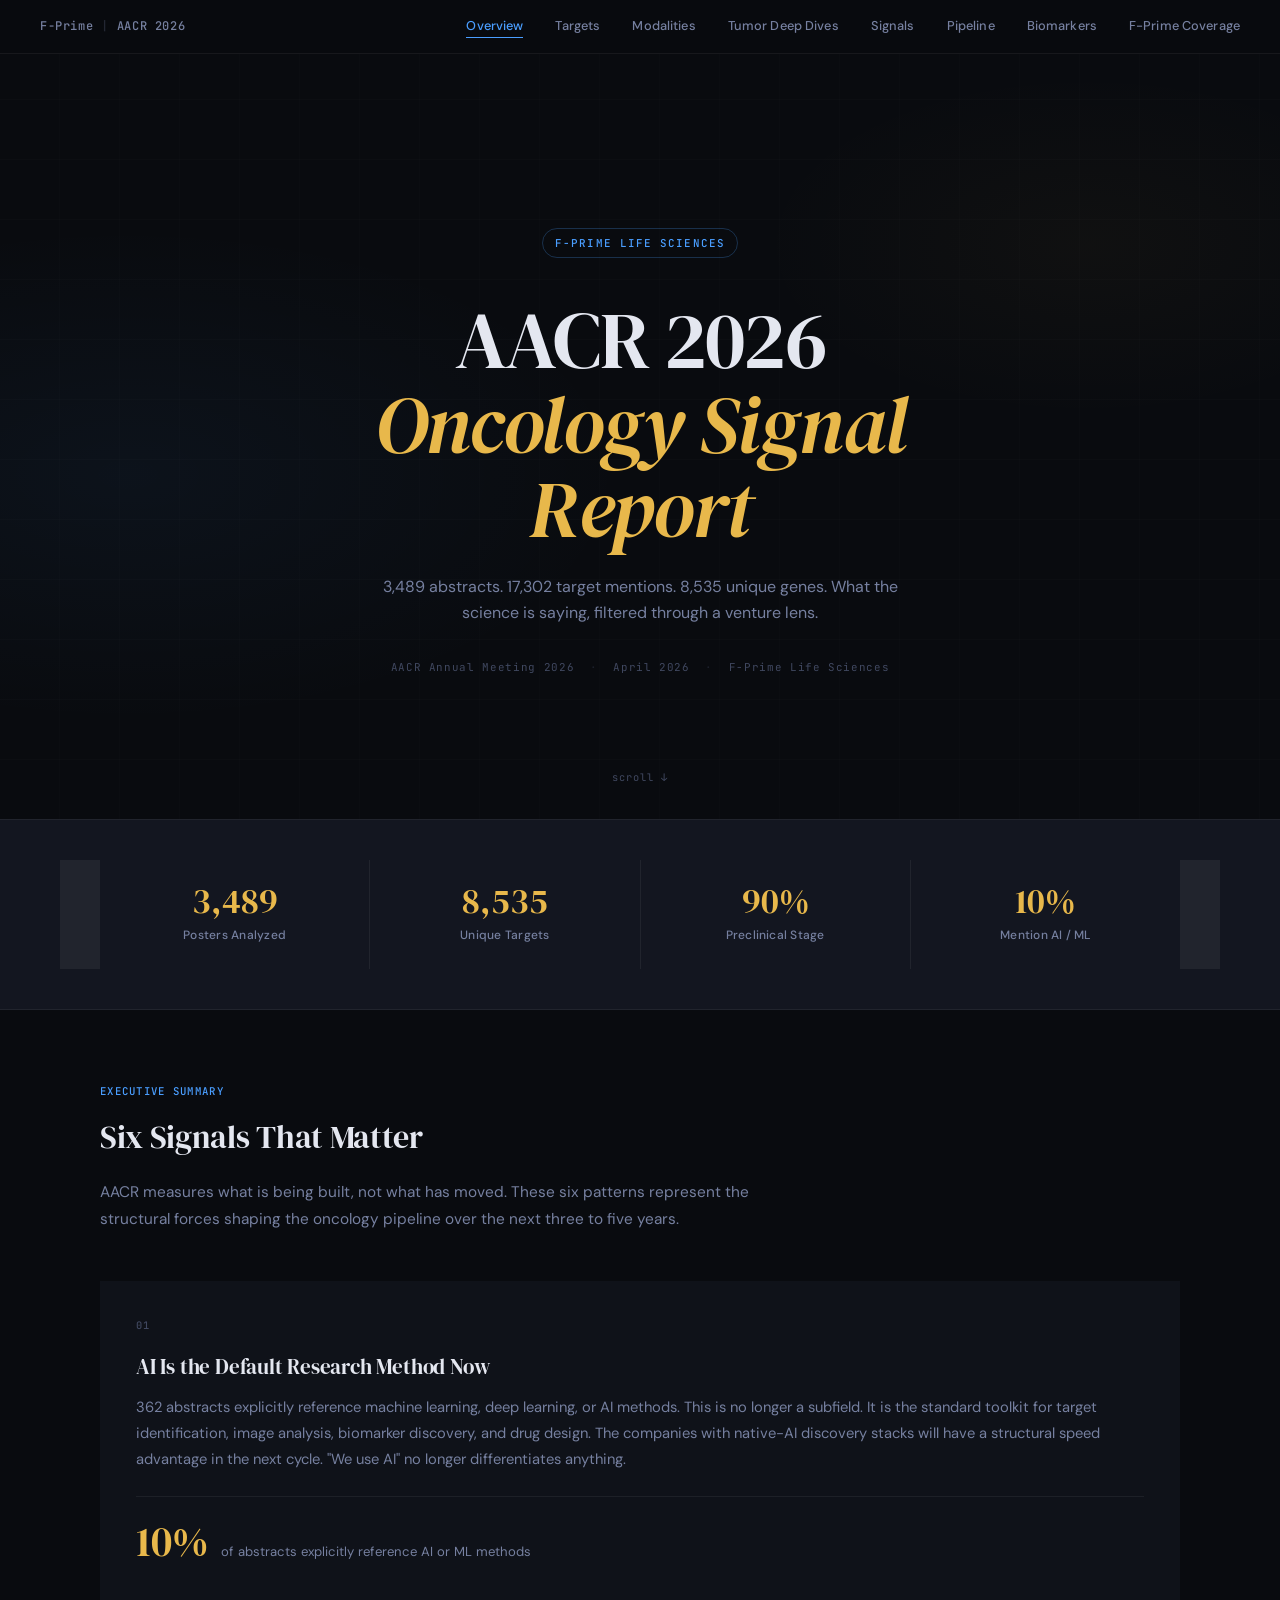
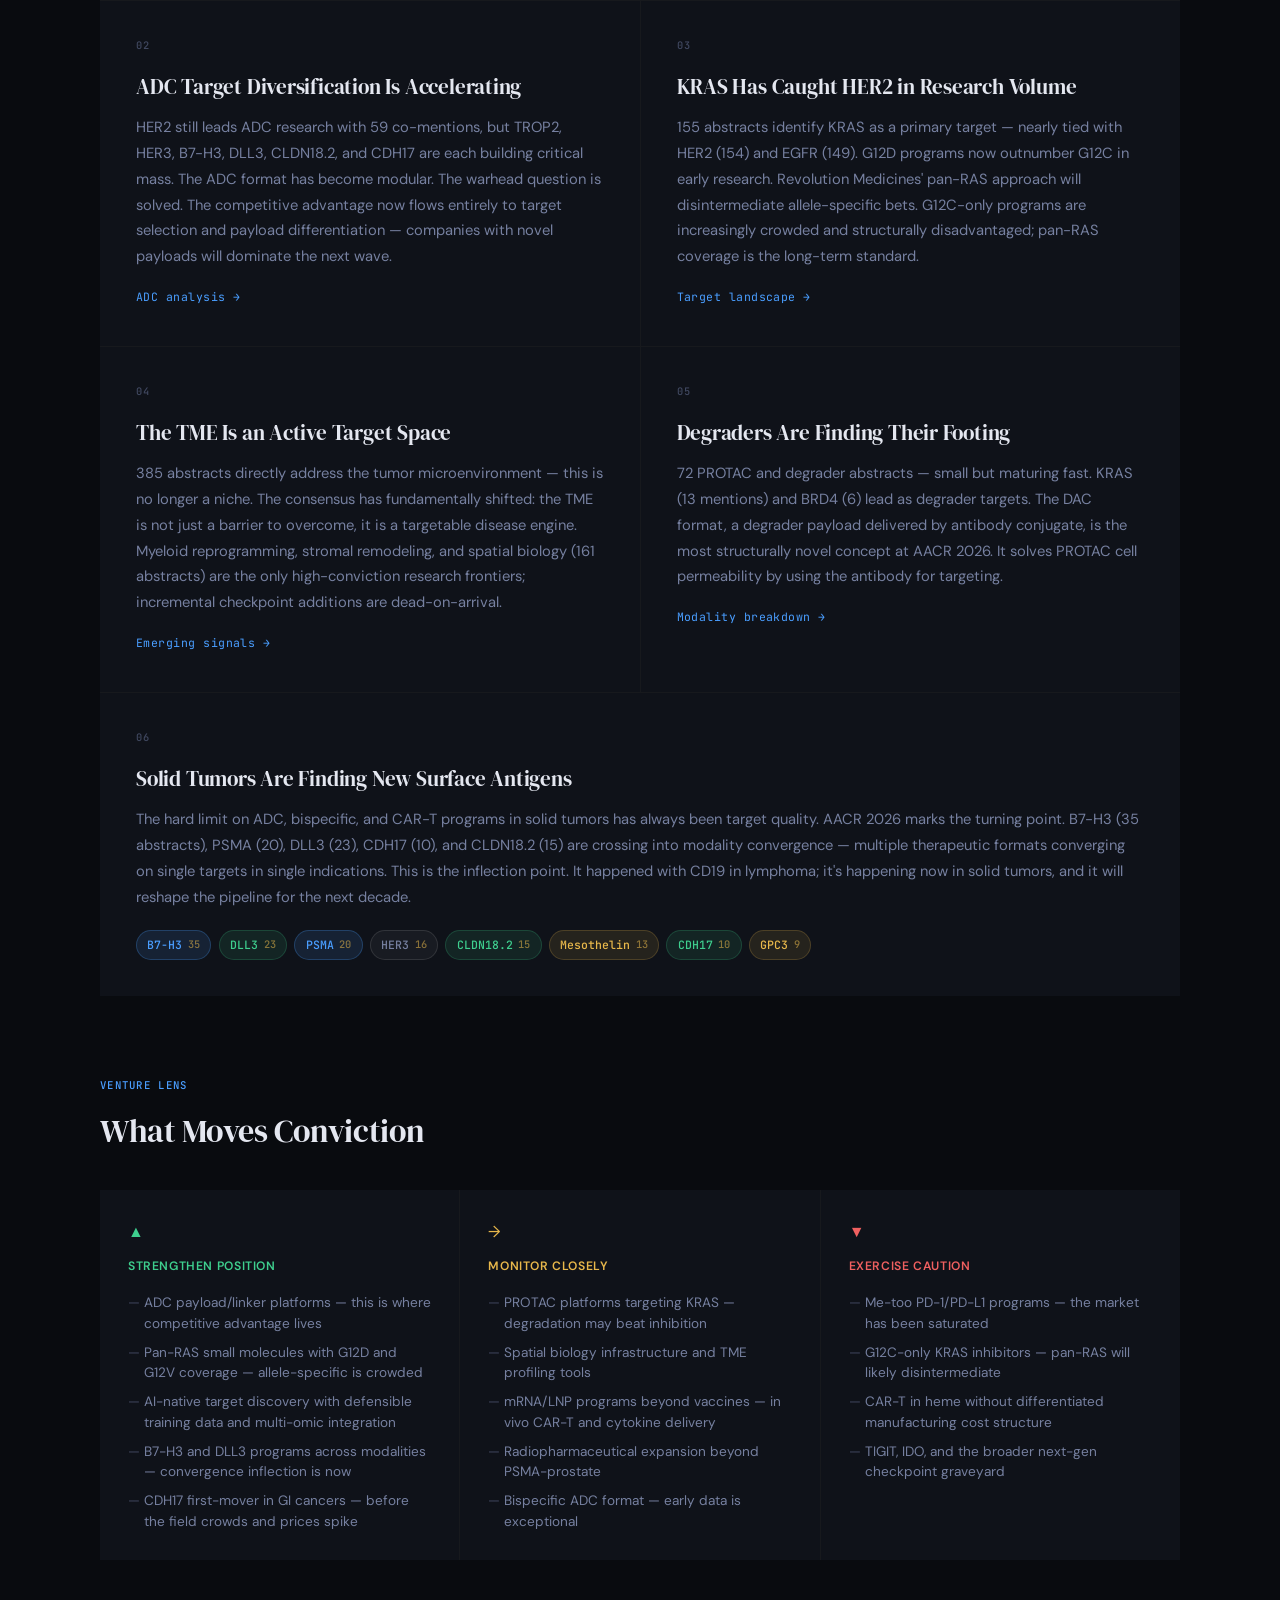
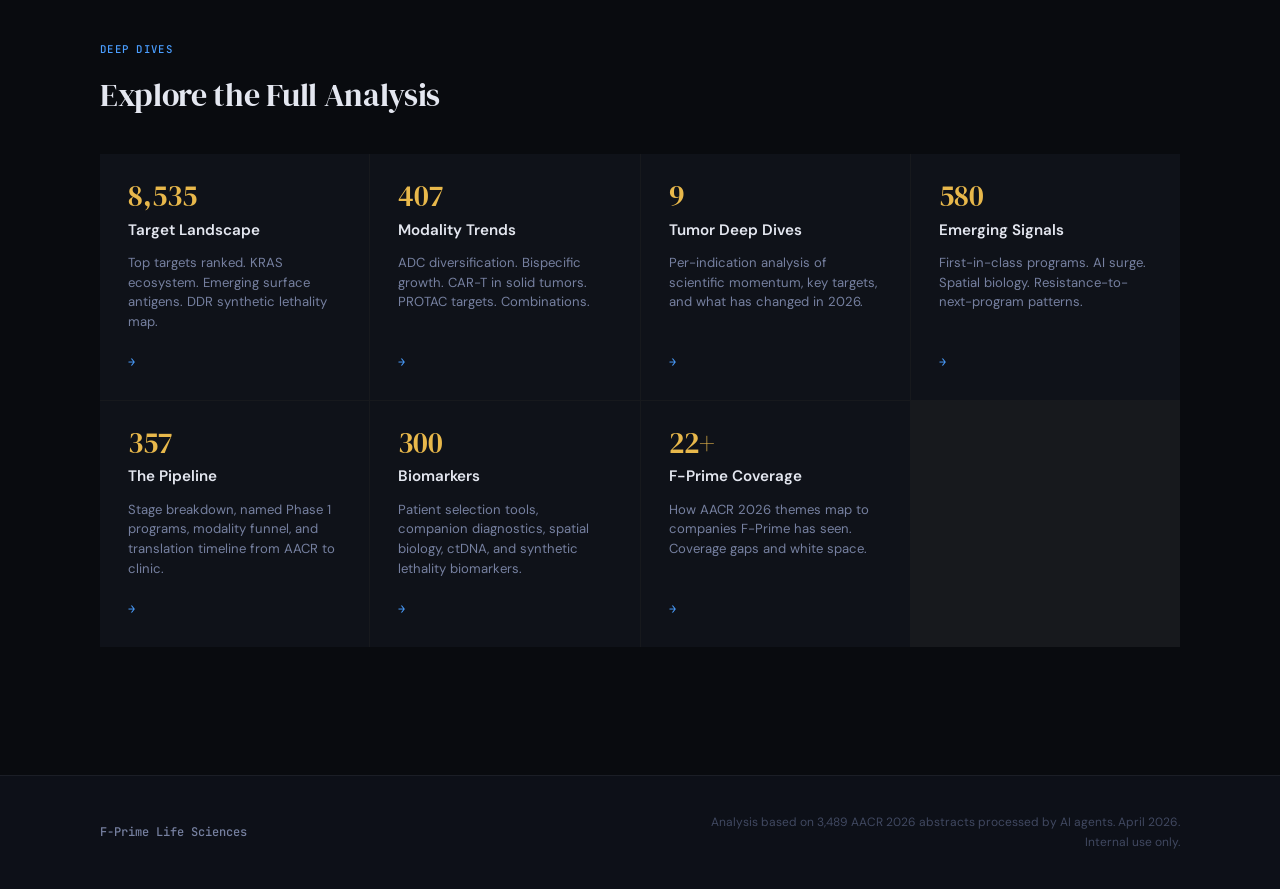
==== commit dfde1437: "more small fixes" ====
--- a/index.html
+++ b/index.html
@@ -3,7 +3,7 @@
 <head>
 <meta charset="UTF-8">
 <meta name="viewport" content="width=device-width, initial-scale=1.0">
-<title>AACR 2026 — F-Prime Oncology Intelligence</title>
+<title>AACR 2026 — F-Prime Oncology</title>
 <link rel="preconnect" href="https://fonts.googleapis.com">
 <link href="https://fonts.googleapis.com/css2?family=DM+Serif+Display:ital@0;1&family=DM+Sans:wght@300;400;500;600&family=JetBrains+Mono:wght@400;500&display=swap" rel="stylesheet">
 <link rel="stylesheet" href="styles.css">
@@ -27,7 +27,7 @@
 <header class="hero">
   <div class="hero-bg"></div>
   <div class="hero-inner">
-    <div class="hero-tag">F-Prime Life Sciences Intelligence</div>
+    <div class="hero-tag">F-Prime Life Sciences</div>
     <h1 class="hero-title">AACR 2026<br><em>Oncology Signal Report</em></h1>
     <p class="hero-sub">3,489 abstracts. 17,302 target mentions. 8,535 unique genes. What the science is saying, filtered through a venture lens.</p>
     <div class="hero-meta">
